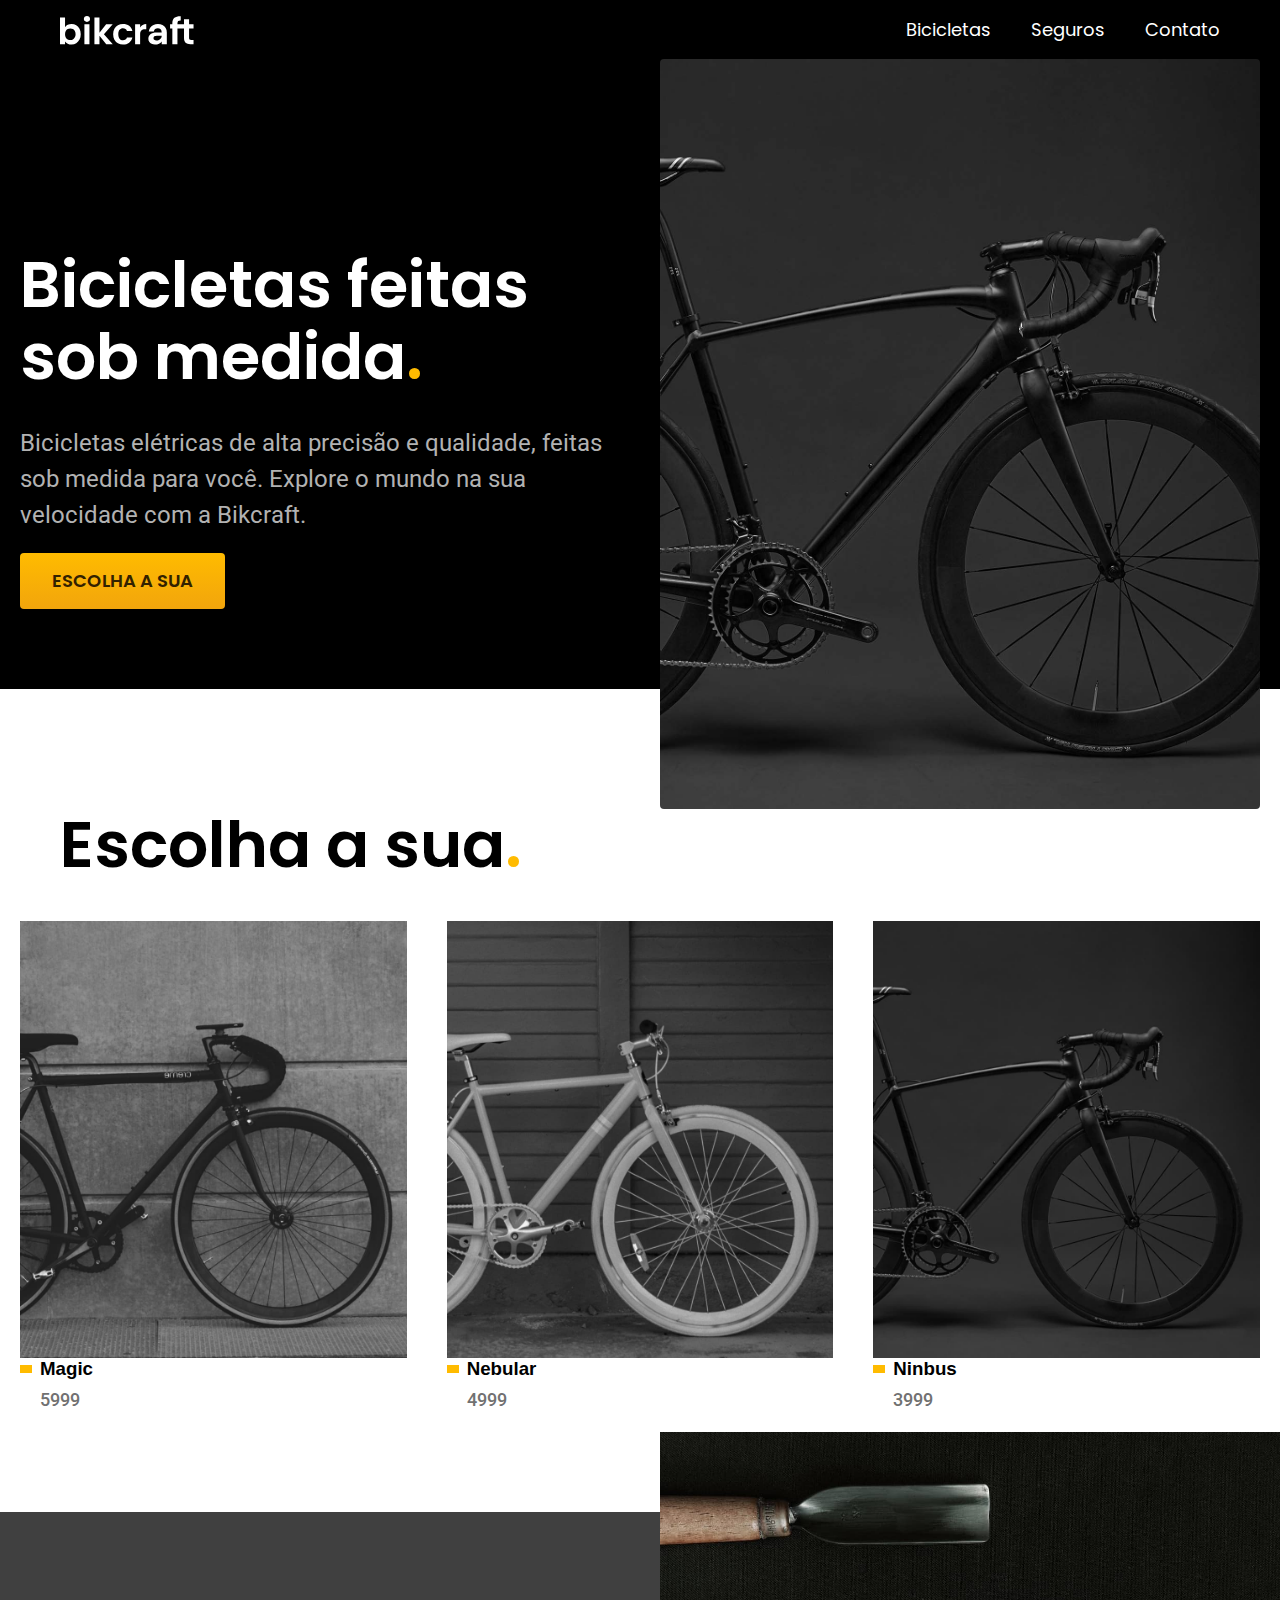
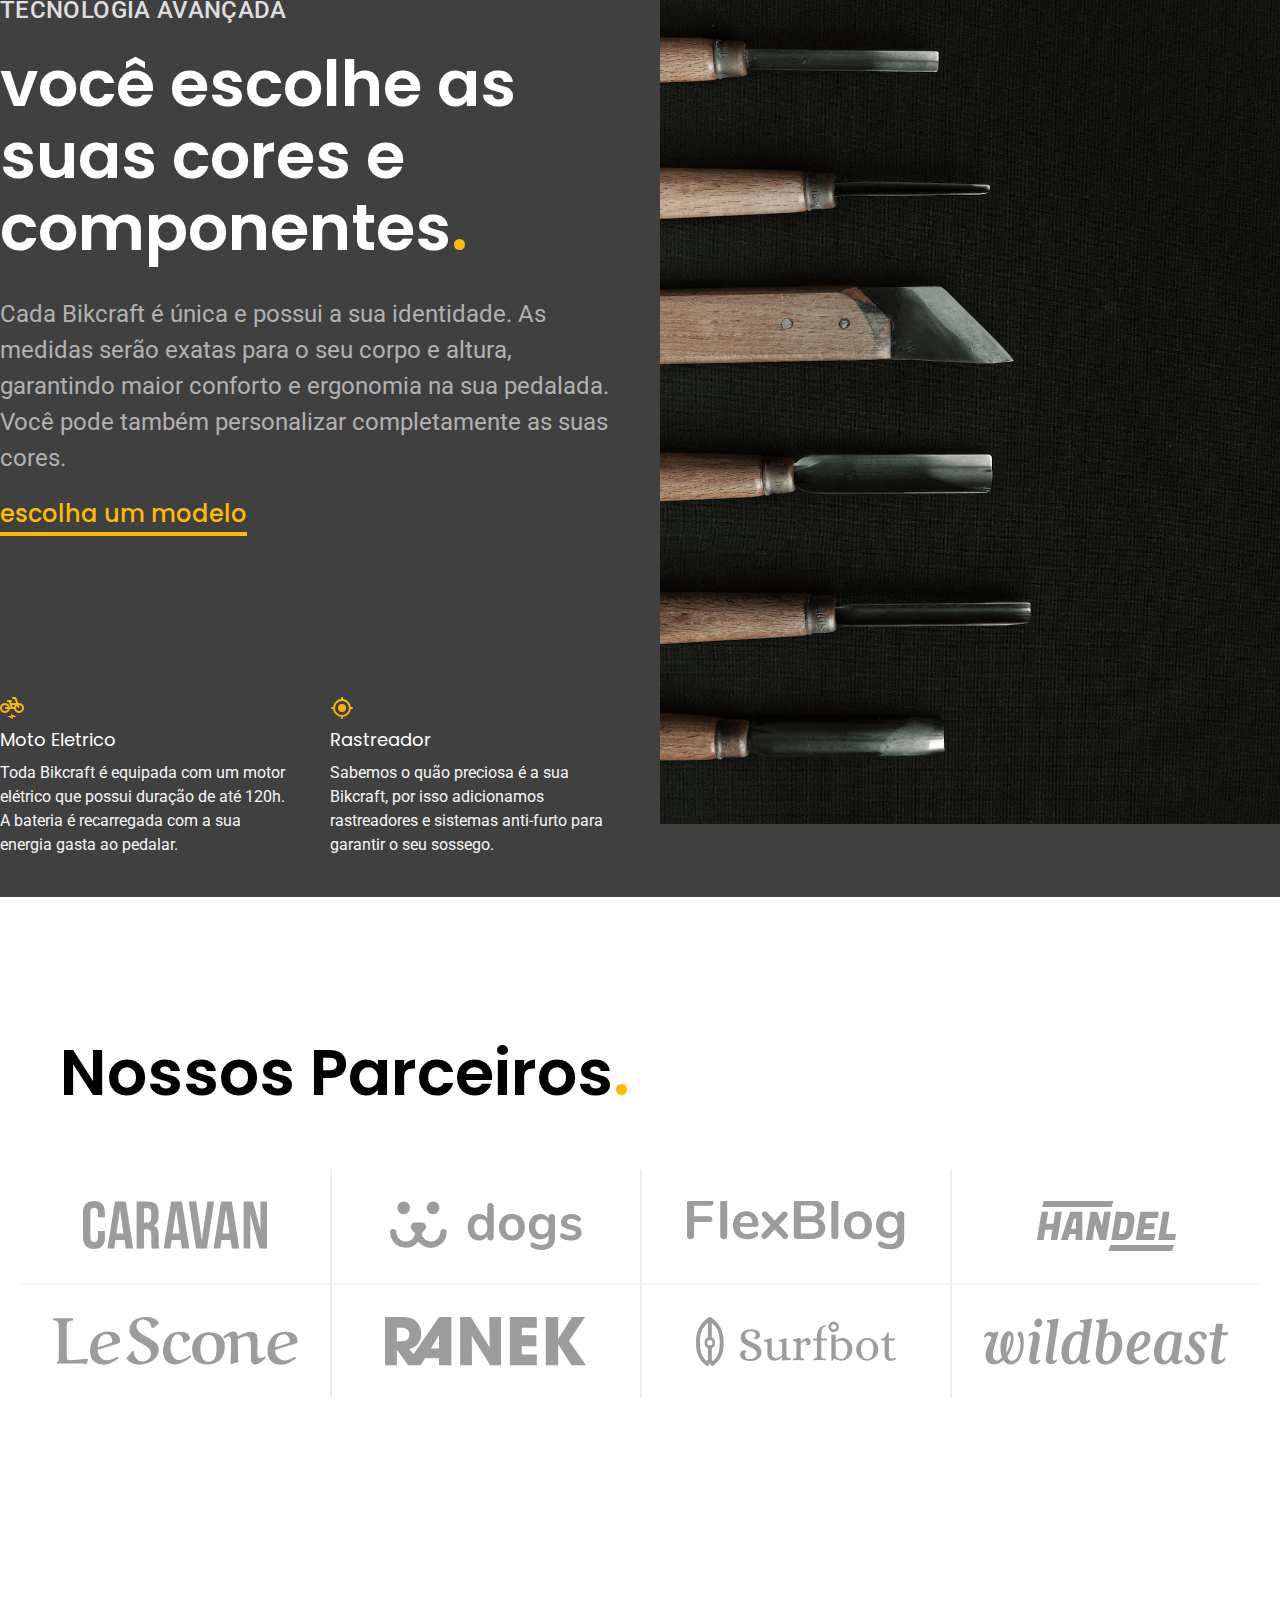
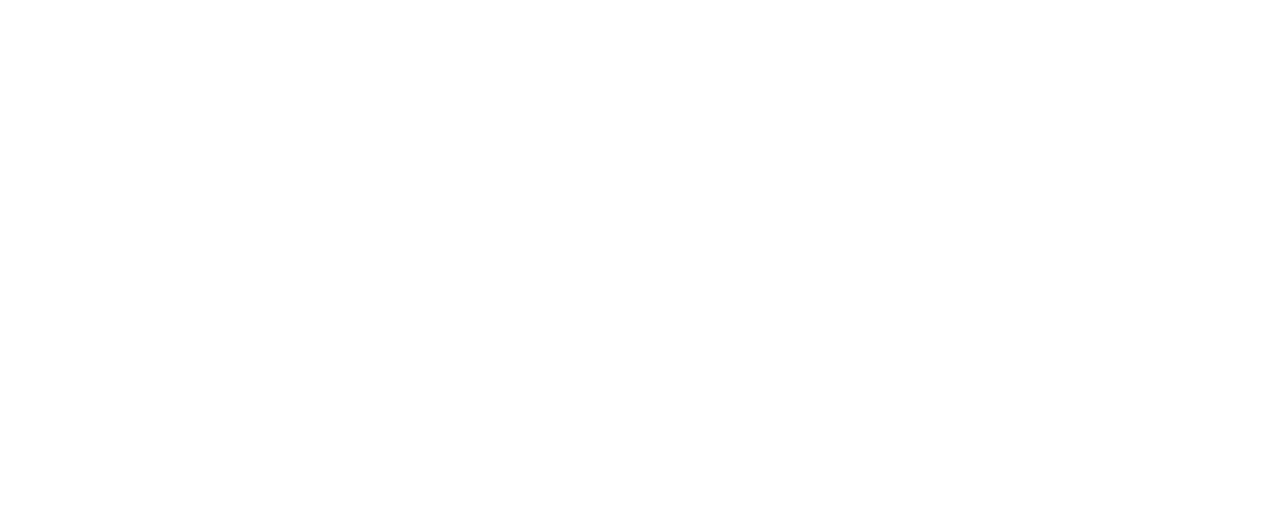
==== index.html @ f004a20a "terceira" ====
<!DOCTYPE html>
<html lang="en">
<head>
    <meta charset="UTF-8">
    <meta http-equiv="X-UA-Compatible" content="IE=edge">
    <meta name="viewport" content="width=device-width, initial-scale=1.0">
    <meta name="description" content="Bicicletas feitas sob medida.
    Bicicletas elétricas de alta precisão e qualidade, feitas sob medida para você. Explore o mundo na sua velocidade com a Bikcraft.">
    <link rel="stylesheet" href="style.css">
    <link rel="preconnect" href="https://fonts.googleapis.com">
    <link rel="preconnect" href="https://fonts.gstatic.com" crossorigin>
    <link href="https://fonts.googleapis.com/css2?family=Fira+Sans:ital,wght@0,700;1,400&family=Poppins:wght@400;600&family=Roboto:wght@400;500&display=swap" rel="stylesheet">
    <title>Bikcraft-bicicletas</title>
</head>
<body>
  <header class="header-bg">
    <div class="header container">
      <a href="./"> <img src="./img/bikcraft.svg" alt="bikcraft" srcset=""></a>
      <nav>
        <ul class="header-menu">
          <li><a href="./bicicleta.html">Bicicletas</a></li>
          <li><a href="./Seguro.html">Seguros</a></li>
          <li><a href="./Contato.html">Contato</a></li>
        </ul>
      </nav> 
    </div>
  </header>
  <main class="introducao-bg">
    <div class="introducao">
      <div class="intro-conteudo">
        <h1 class="font-1-xxl">Bicicletas feitas sob medida<span>.</span></h1>
        <p>Bicicletas elétricas de alta precisão e qualidade, feitas sob medida para você. Explore o mundo na sua velocidade com a Bikcraft.</p>
        <a  class="botao" href="./bicicletas.html">Escolha a sua</a>
      </div>   
      <div>
        <img src="./img/fotos/introducao.jpg" alt="bicicleta eletrica preta" srcset="">
      </div>
    </div>
  </main>
    <article>
      <h2 class="container font-1-xxl texto-bike">Escolha a sua<span class="cor-p1">.</span></h2>
      <ul class="bicicleta-lista">
       <a href="./"><li>
       <img src="./img/bicicletas/magic-home.jpg" alt="" srcset="">
       <h3 class="font-1-x1">Magic</h3>
       <span class="font-2-m cor-35">5999</span>
       </li></a>
       <a href="./"><li>
       <img src="./img/bicicletas/nebula-home.jpg" alt="" srcset="">
       <h3 class="font-1-x1">Nebular</h3>
       <span class="font-2-m cor-35">4999</span>
       </li></a>
       <a href="./"><li>
       <img src="./img/bicicletas/nimbus-home.jpg" alt="" srcset="">
       <h3 class="font-1-x1">Ninbus</h3>
       <span class="font-2-m cor-35">3999</span>
       </li></a>
      </ul>
    </article>
      <article class="tecnologia-bg">
        <div  class="tecnologia">
          <div class="tecnologia-conteudo">
            <span class="font-2-l-b cor-15">Tecnologia Avançada</span>
            <h2 class="font-1-xxl cor-0">você escolhe as suas cores e componentes<span class="cor-p1">.</span></h2>
            <P class="font-2-l cor-25">Cada Bikcraft é única e possui a sua identidade. As medidas serão exatas para o seu corpo e altura, garantindo maior conforto e ergonomia na sua pedalada. Você pode também personalizar completamente as suas cores.</P>
            <a class="link" href="./">escolha um modelo</a>
          </div>
          <div class="tec-vantagens">
            <div>
              <img src="./img/icones/eletrica.svg" alt="" srcset="">
              <h3 class="font-1-m cor-0">Moto Eletrico</h3>
              <p class="font-2-s cor-5">Toda Bikcraft é equipada com um motor elétrico que possui duração de até 120h. A bateria é recarregada com a sua energia gasta ao pedalar.</p>
            </div>
            <div>
              <img src="./img/icones/rastreador.svg" alt="" srcset="">
              <h3 class="font-1-m cor-0">Rastreador </h3>
              <p class="font-2-s cor-5">Sabemos o quão preciosa é a sua Bikcraft, por isso adicionamos rastreadores e sistemas anti-furto para garantir o seu sossego.</p>
            </div>
          </div>  
        </div>
        <div class="tecnologia-imagem">
          <img class="talhe" src="./img/fotos/tecnologia.jpg" alt="" srcset="">
        </div>
        </div>
      </article>
      <div class="parceiros" arial-label="nossos parceiros">
        <h2 class="container font-1-xxl">Nossos Parceiros<span class="cor-p1">.</span> </h2>
        <ul>
          <li><img src="./img/parceiros/caravan.svg" alt="" srcset=""></li>
          <li><img src="./img/parceiros/dogs.svg" alt="" srcset=""></li>
          <li><img src="./img/parceiros/flexblog.svg" alt="" srcset=""></li>
          <li><img src="./img/parceiros/handel.svg" alt="" srcset=""></li>
          <li><img src="./img/parceiros/lescone.svg" alt="" srcset=""></li>
          <li><img src="./img/parceiros/ranek.svg" alt="" srcset=""></li>
          <li><img src="./img/parceiros/surfbot.svg" alt="" srcset=""></li>
          <li><img src="./img/parceiros/wildbeast.svg" alt="" srcset=""></li>
        </ul>
      </div>
</body>
</html>
---- style.css ----
@import './global/globo.css';
@import './global/header.css';
@import './home/introduçao.css';
@import './utilitarios/componentes.css';
@import './bicicleta/bicicletas.css';
@import './home/tecnologia.css';
@import './home/parceiros.css';
/*         Home             */
@import '../home/introduçao.css';
/*           utilitario              */
@import './utilitarios/cor.css';
@import'./utilitarios/tipografia.css';
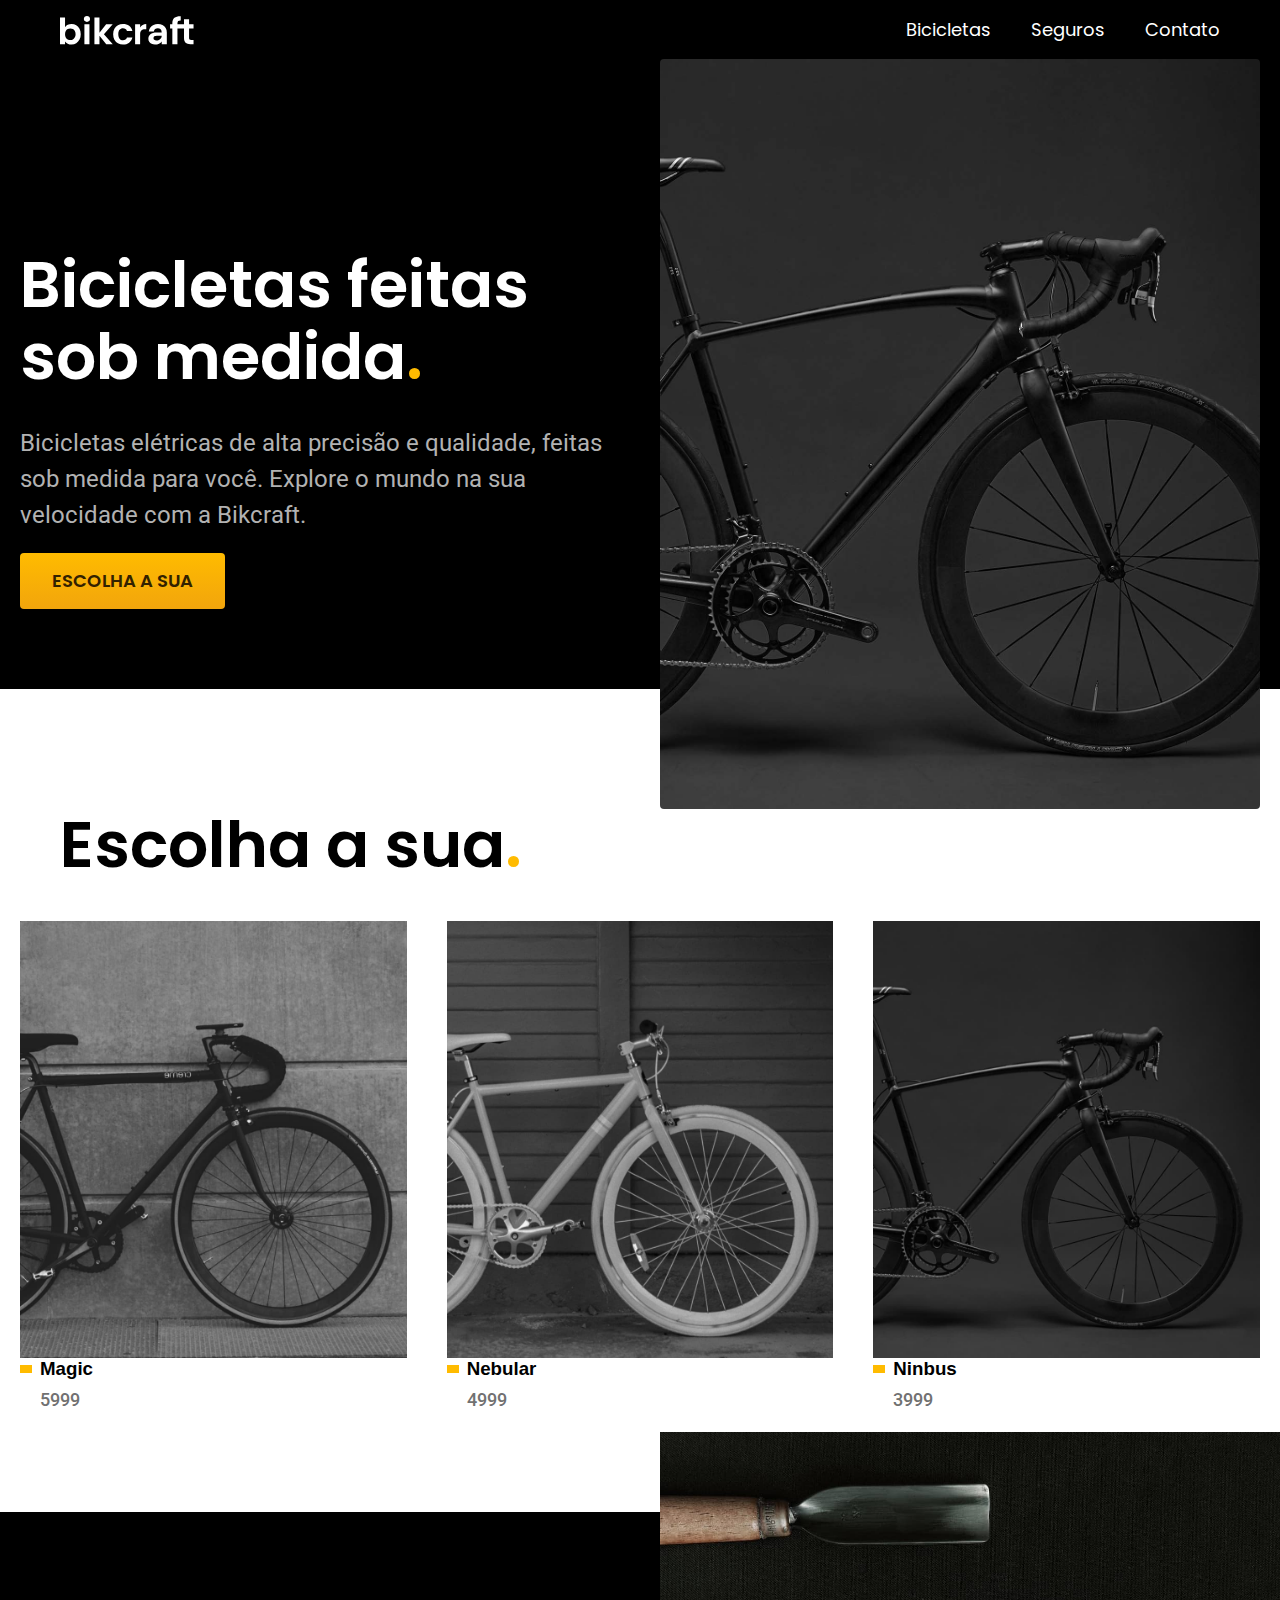
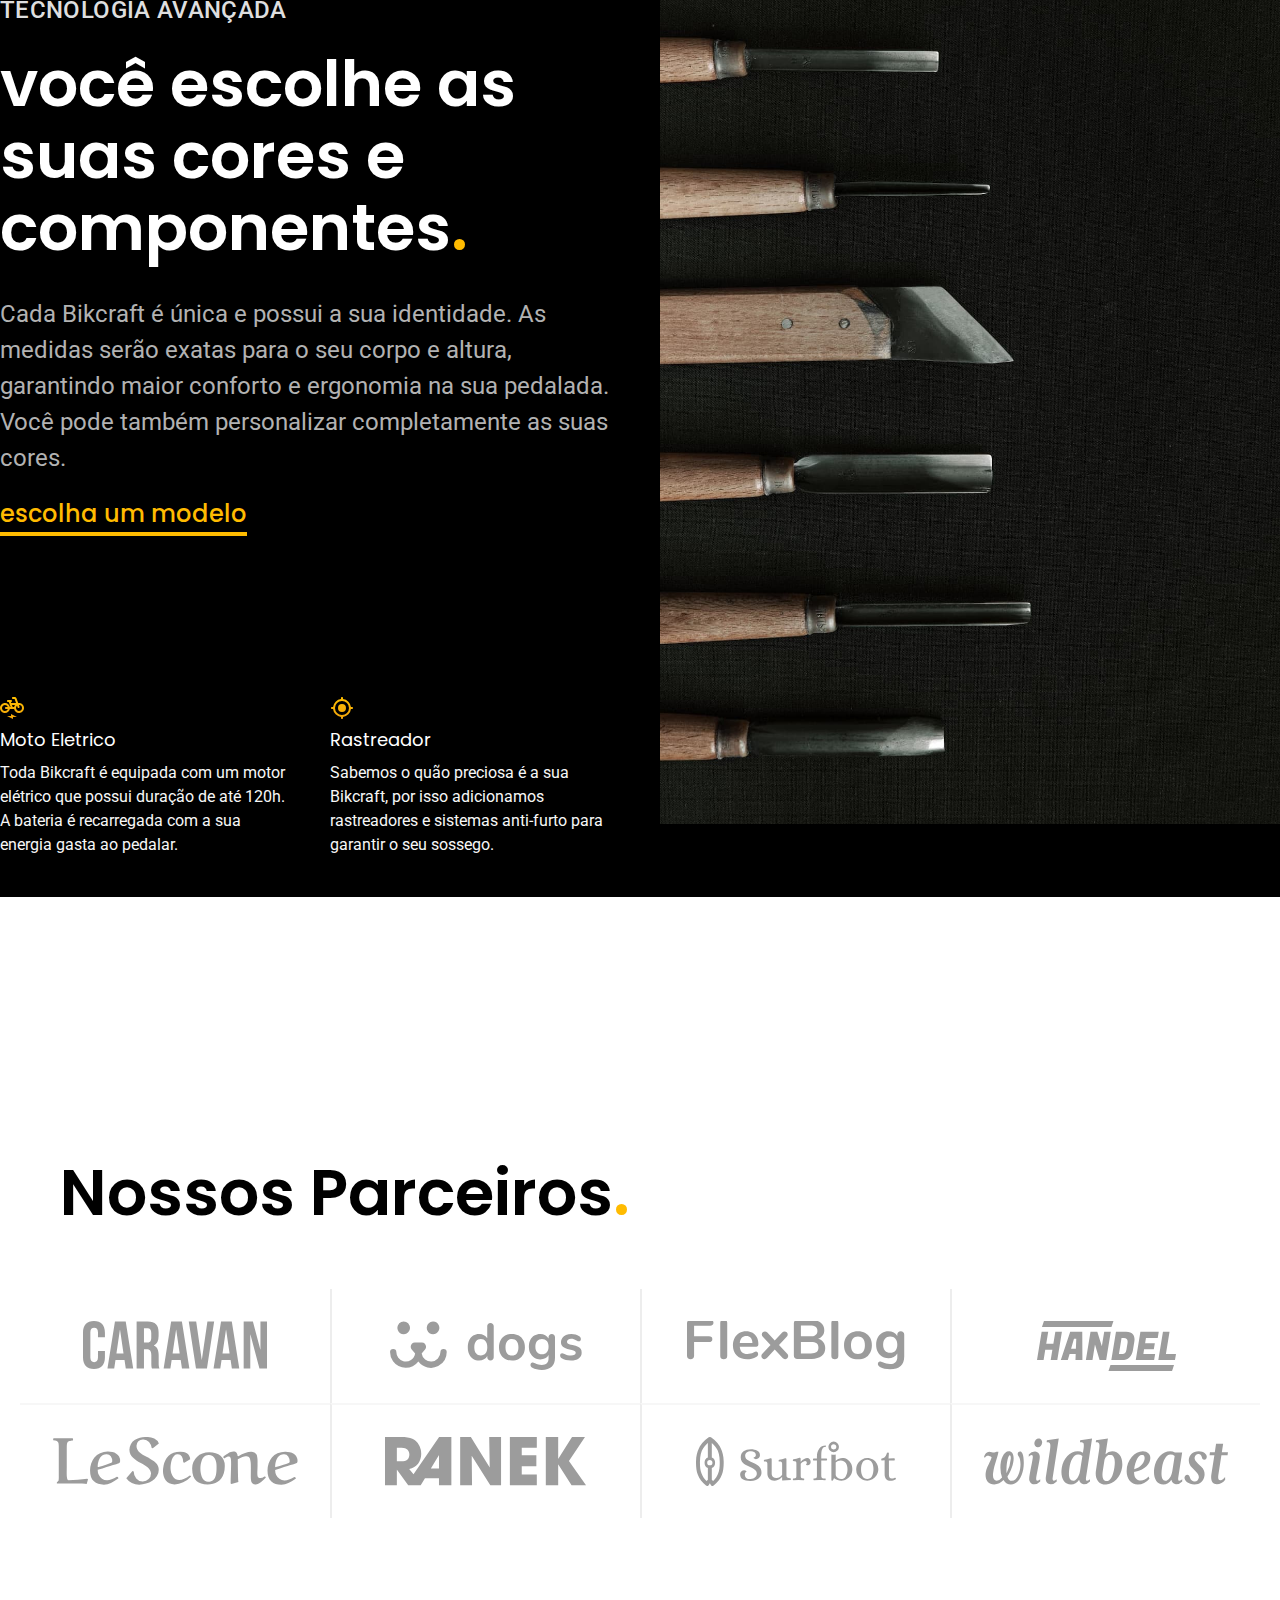
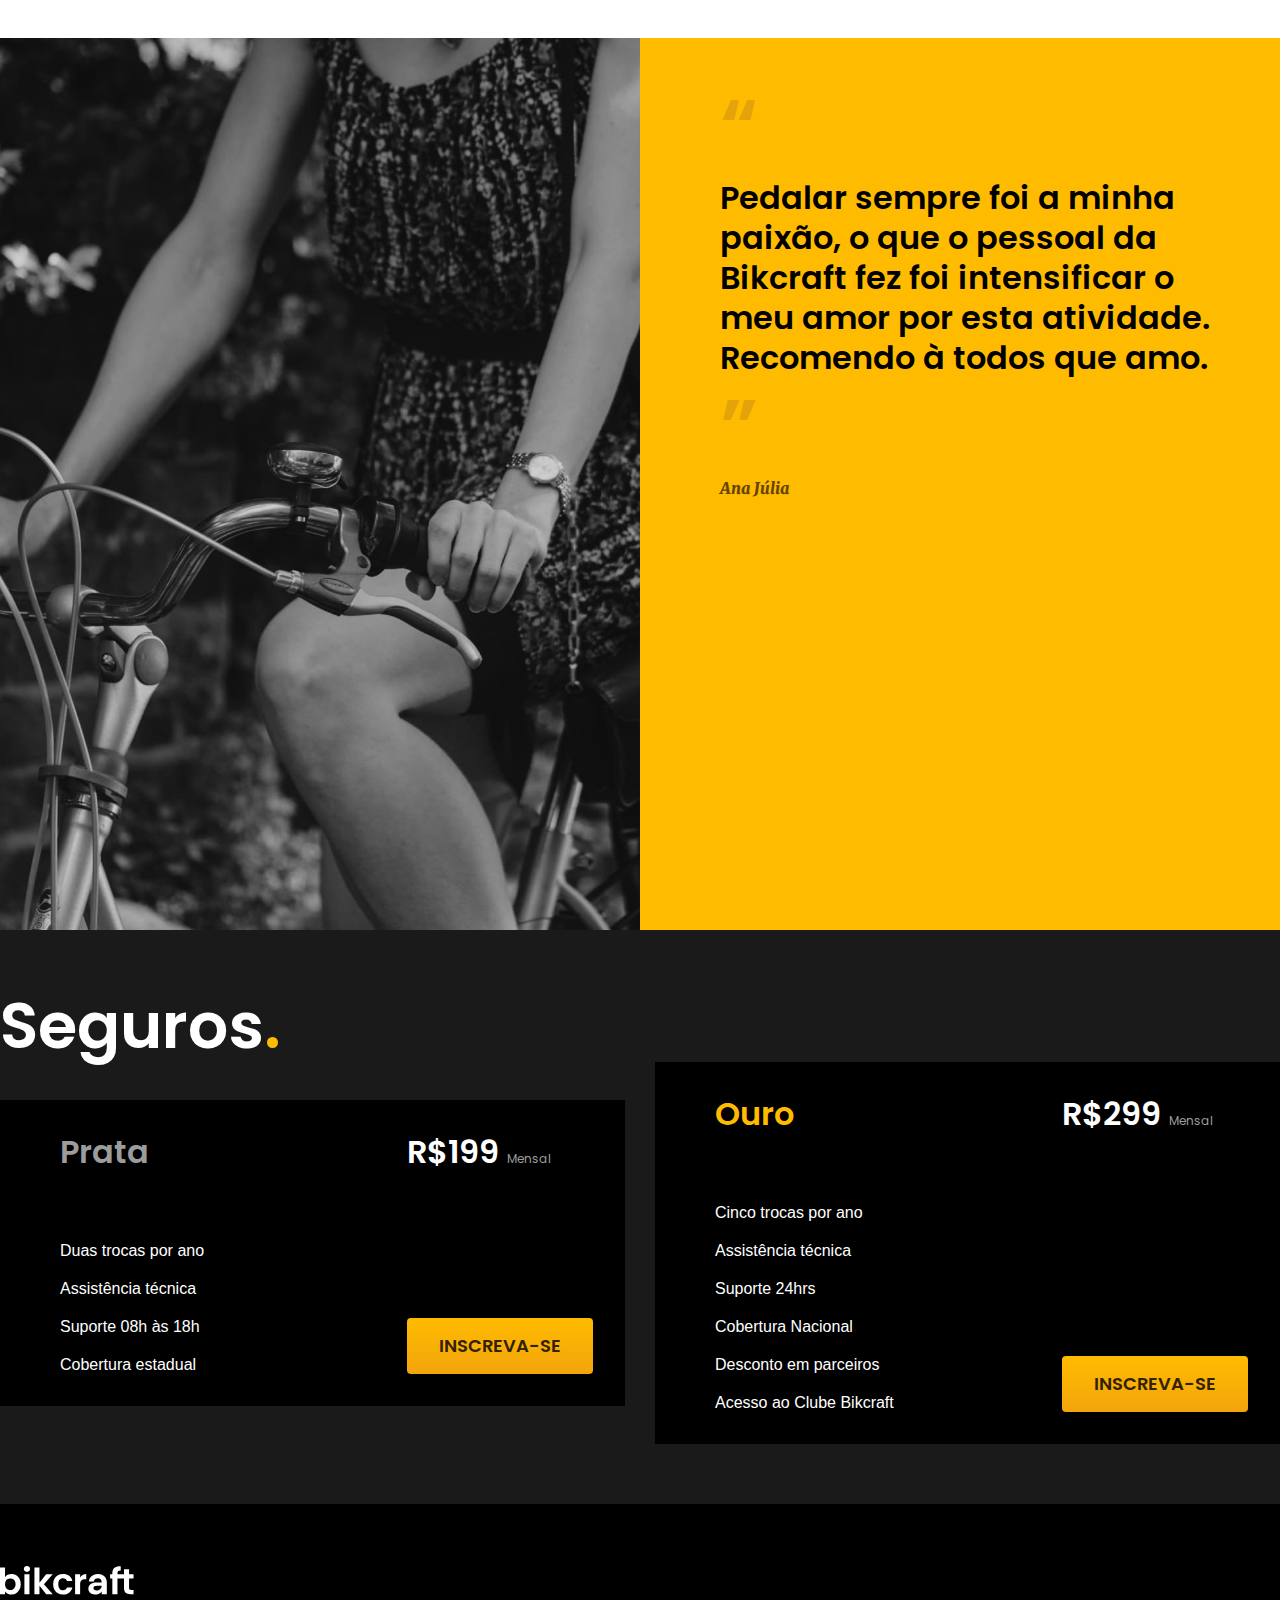
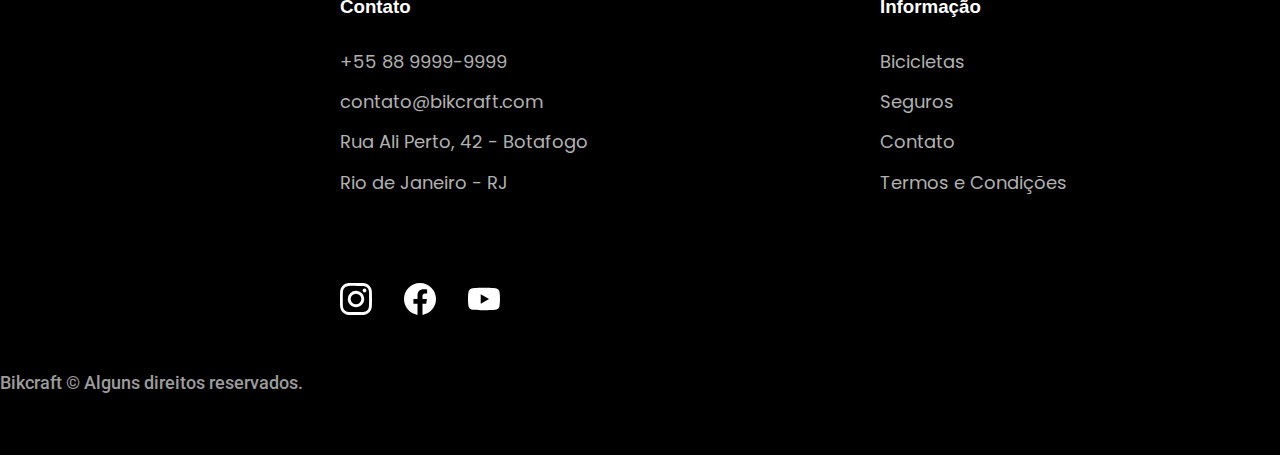
==== commit 06dd91f3: "add condiçoes" ====
--- a/index.html
+++ b/index.html
@@ -9,7 +9,7 @@
     <link rel="stylesheet" href="style.css">
     <link rel="preconnect" href="https://fonts.googleapis.com">
     <link rel="preconnect" href="https://fonts.gstatic.com" crossorigin>
-    <link href="https://fonts.googleapis.com/css2?family=Fira+Sans:ital,wght@0,700;1,400&family=Poppins:wght@400;600&family=Roboto:wght@400;500&display=swap" rel="stylesheet">
+    <link href="https://fonts.googleapis.com/css2?family=Fira+Sans:ital,wght@0,700;1,400&family=Merriweather:ital,wght@1,900&family=Poppins:wght@400;600&family=Roboto:wght@400;500&display=swap" rel="stylesheet">
     <title>Bikcraft-bicicletas</title>
 </head>
 <body>
@@ -96,5 +96,89 @@
           <li><img src="./img/parceiros/wildbeast.svg" alt="" srcset=""></li>
         </ul>
       </div>
+      <selection class="depoimento-bg">
+        <img src="./img/fotos/depoimento.jpg" alt="depoimento" srcset="">
+        <div class="depoimento-conteudo">
+          <blockquote class="font-1-xl p-5">  
+           <p>Pedalar sempre foi a minha paixão, o que o pessoal da Bikcraft fez foi intensificar o meu amor por esta atividade. Recomendo à todos que amo.</p>     
+          </blockquote> 
+          <span class="font-2-m-b cor-p4">Ana Júlia</span>
+        </div>
+      </selection>
+    
+        <article class="seguro-bg">
+
+           <h2 class="font-1-xxl cor-0">Seguros<span class="cor-p1">.</span></h2>
+          
+          <div class="seguro-container">
+          
+            <div class="seguro-item">
+              <h3 class="font-1-xl cor-30">Prata</h3>
+              <span class="font-1-xl cor-0">R$199 <span class="font-1-xs cor-30">Mensal</span></span>
+              <ul class="cor-0" >
+                <li>Duas trocas por ano
+                </li>
+                <li>Assistência técnica</li>
+                <li>Suporte 08h às 18h</li>
+                <li>Cobertura estadual</li>
+              </ul>
+              <a class="botao"href="./">Inscreva-se</a>
+            </div> 
+          
+            <div class="seguro-item">
+              <h3 class="font-1-xl cor-p1">Ouro</h3>
+              <span class="font-1-xl cor-0">R$299 <span class="font-1-xs cor-30">Mensal</span></span>
+              <ul class="cor-0">
+                <li>Cinco trocas por ano
+                </li>
+                <li>Assistência técnica</li>
+                <li>Suporte 24hrs</li>
+                <li>Cobertura Nacional</li>
+                <li>Desconto em parceiros</li>
+                <li>Acesso ao Clube Bikcraft</li>
+              </ul>
+              <a class="botao" href="./">Inscreva-se</a>
+            </div>
+          </div> 
+        </article>  
+
+        <footer class="footer-bg">
+          <div>
+           <img  class="footer-logo" src="./img/bikcraft.svg" alt="" srcset="">
+          </div> 
+          
+          <div class="footer-conteudo">
+            <div class="footer-contato">  
+                <h3 class="font-2-1-b cor-0" >Contato</h3>
+                <ul class="font-1-m cor-25">
+                 <li><a href="tel:88 9999-9999">+55 88 9999-9999</a></li>
+                 <li><a href="mailton:contato@bikcraft.com">contato@bikcraft.com</a></li>
+                 <li>Rua Ali Perto, 42 - Botafogo</li>
+                 <li>Rio de Janeiro - RJ</li>
+                </ul>
+            </div>  
+
+              <ul  class="footer-redes" >
+               <li><a href="./"><img src="./img/redes/instagram.svg" alt=""></a>
+              </li>
+               <li><a href="./"><img src="./img/redes/facebook.svg" alt=""></a></li>
+               <li><a href="./"><img src="./img/redes/youtube.svg" alt=""></a></li>
+              </ul> 
+           
+            <nav class="footer-inf">
+             <h3 class="font-2-1-b cor-0">Informação</h3>
+              <ul class="footer-menu font-1-m cor-25">
+               <li><a href="./bicicleta.html">Bicicletas</a></li>
+               <li><a href="./Seguro.html">Seguros</a></li>
+               <li><a href="./Contato.html">Contato</a></li>
+               <li><a href="">Termos e Condições</a></li>
+              </ul>
+            </nav> 
+  
+          </div>
+          <p class="footer-copy font-2-m cor-30">Bikcraft © Alguns direitos reservados.</p>
+
+        </footer>
+     
 </body>
 </html>--- a/style.css
+++ b/style.css
@@ -1,12 +1,16 @@
 @import './global/globo.css';
 @import './global/header.css';
 @import './home/introduçao.css';
-@import './utilitarios/componentes.css';
 @import './bicicleta/bicicletas.css';
 @import './home/tecnologia.css';
 @import './home/parceiros.css';
+@import'./utilitarios/tipografia.css';
+@import './utilitarios/cor.css';
+@import './home/depoimento.css';
+@import './home/seguros.css';
+@import './global/footer.css';
+@import './termos/condições.css';
 /*         Home             */
 @import '../home/introduçao.css';
 /*           utilitario              */
-@import './utilitarios/cor.css';
-@import'./utilitarios/tipografia.css';
+@import './utilitarios/componentes.css';
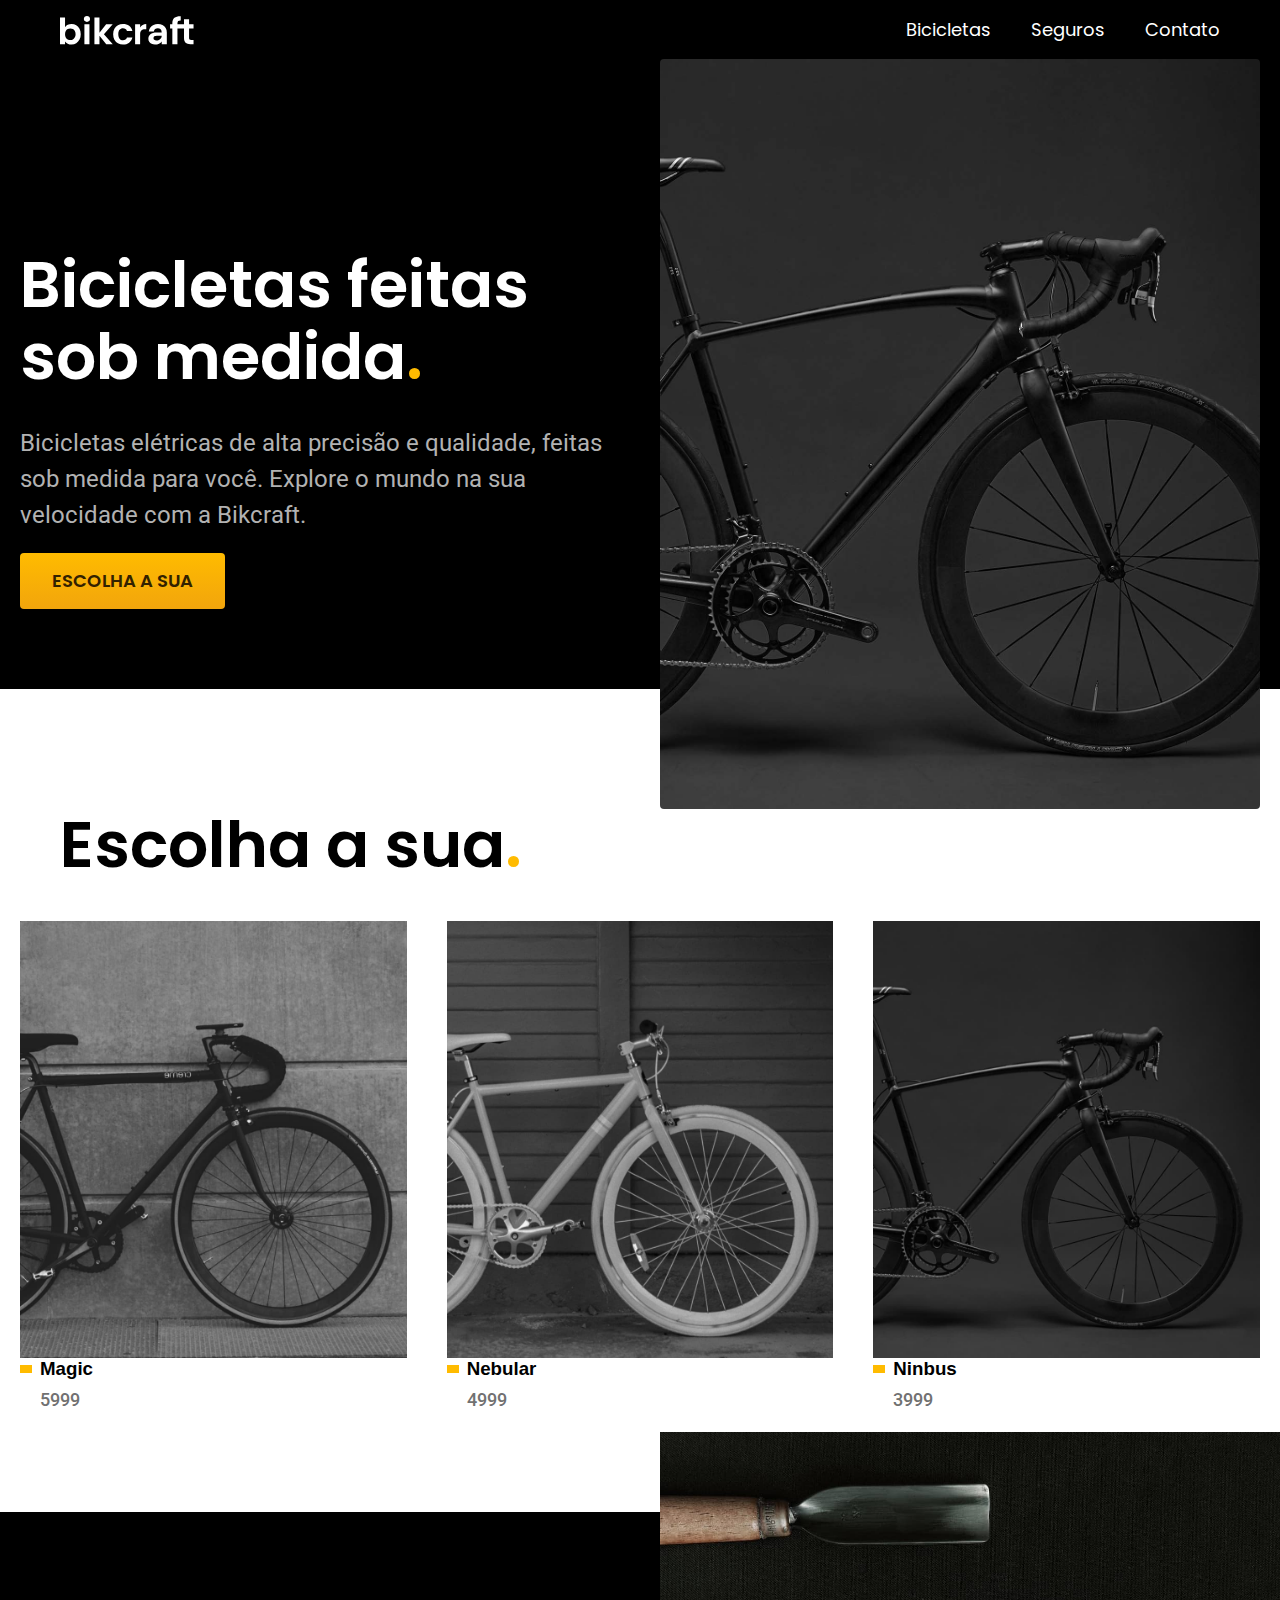
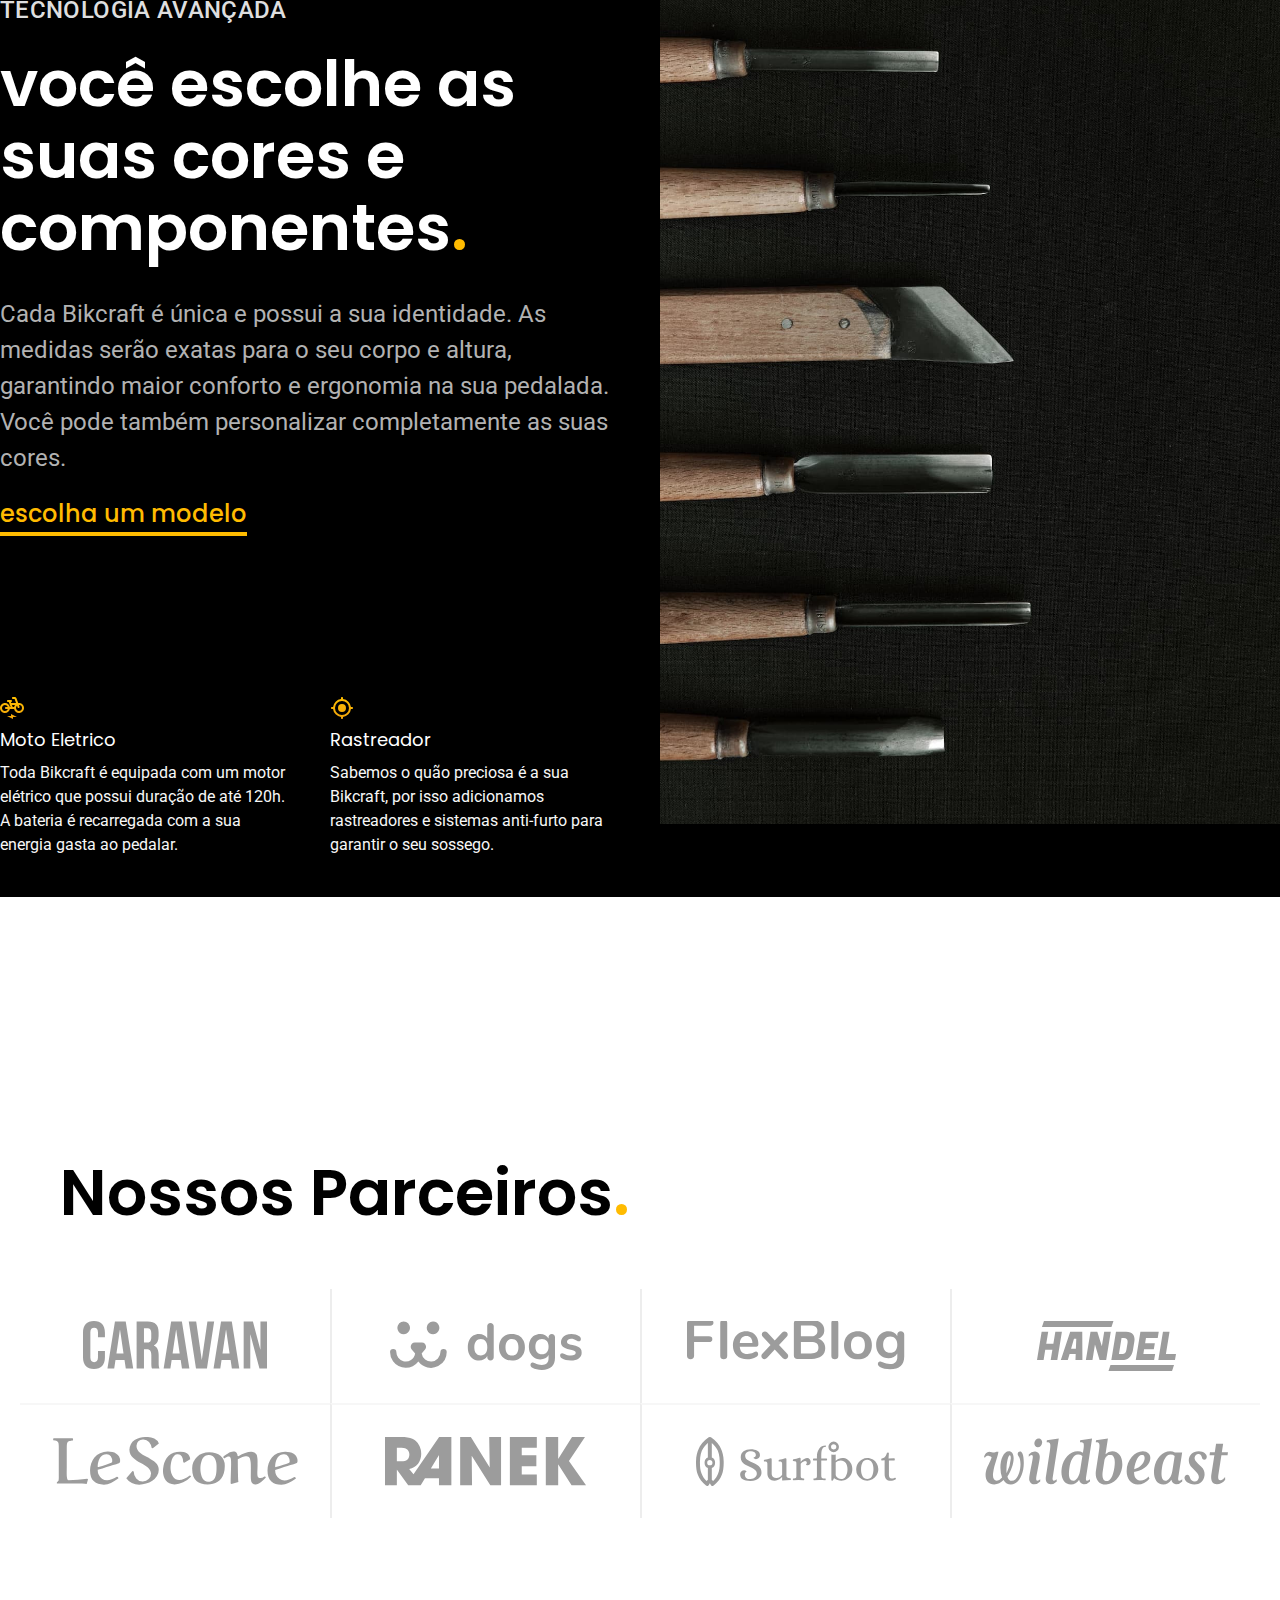
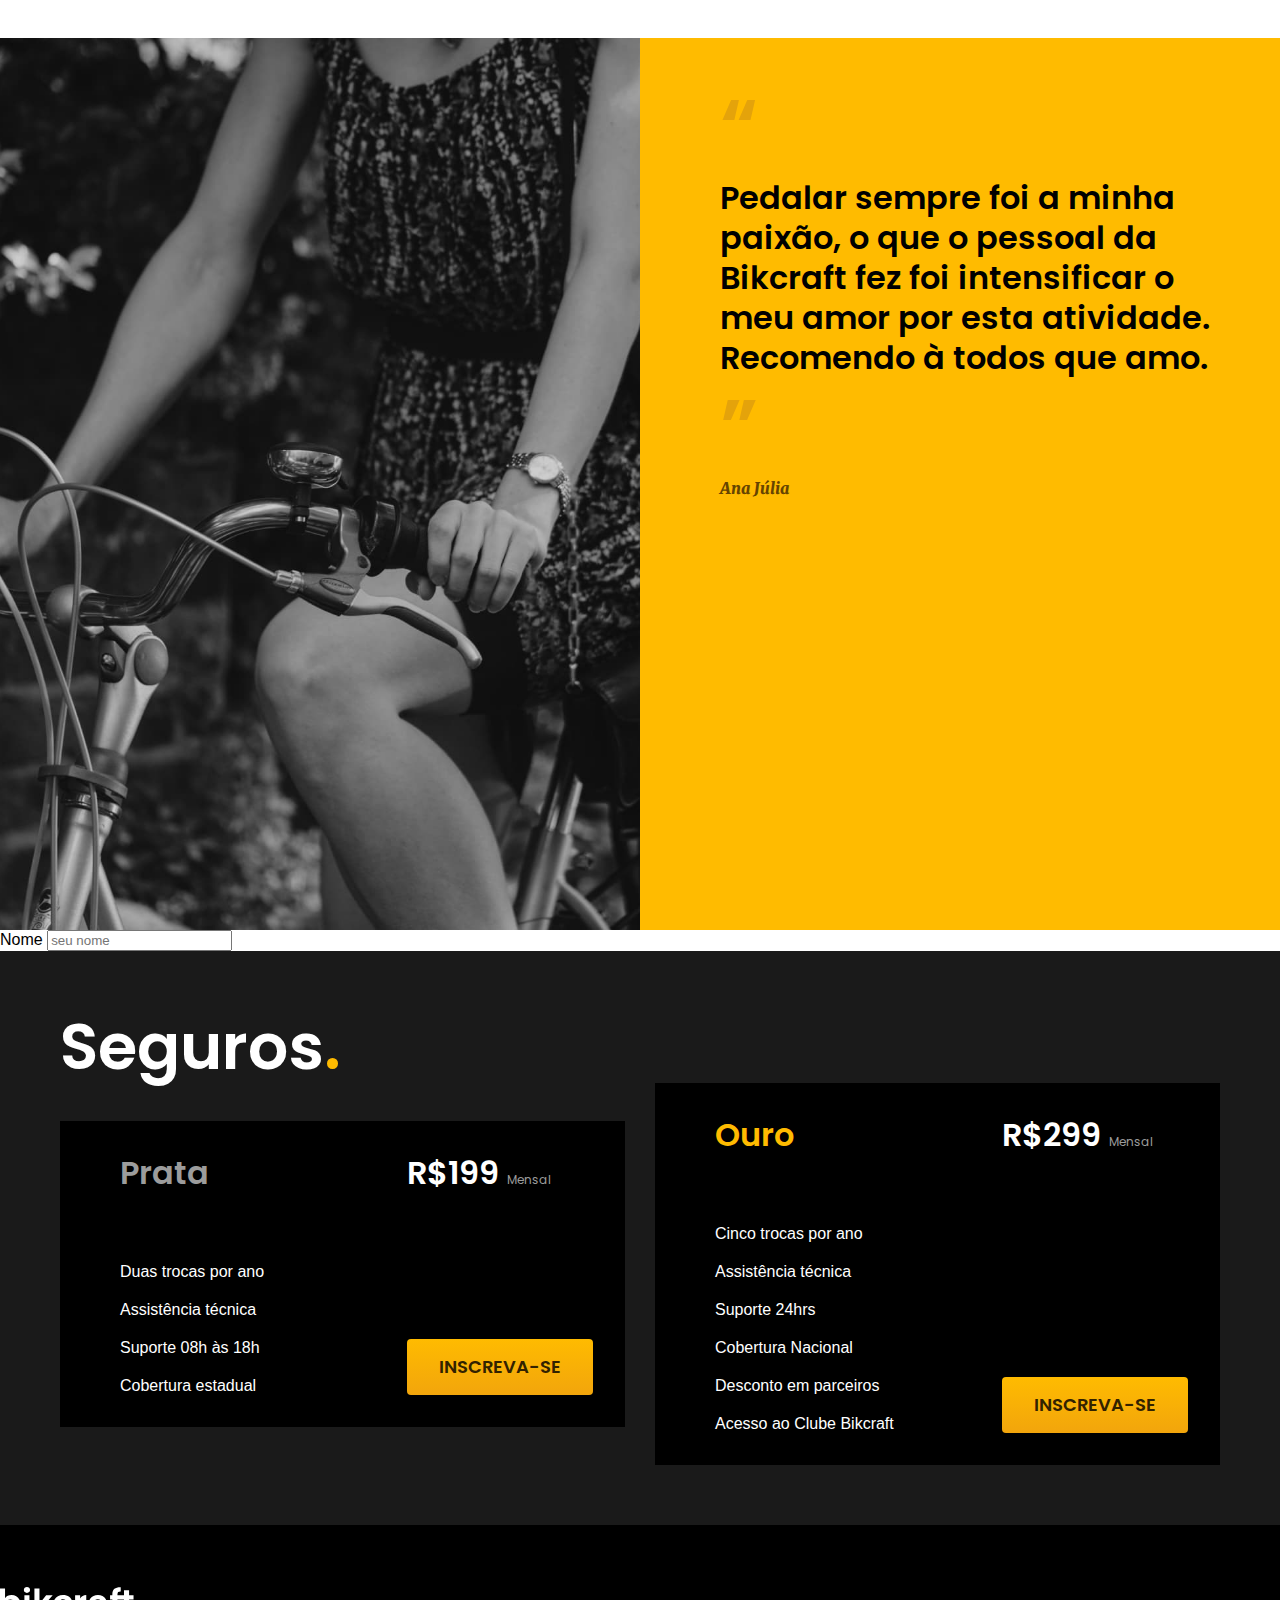
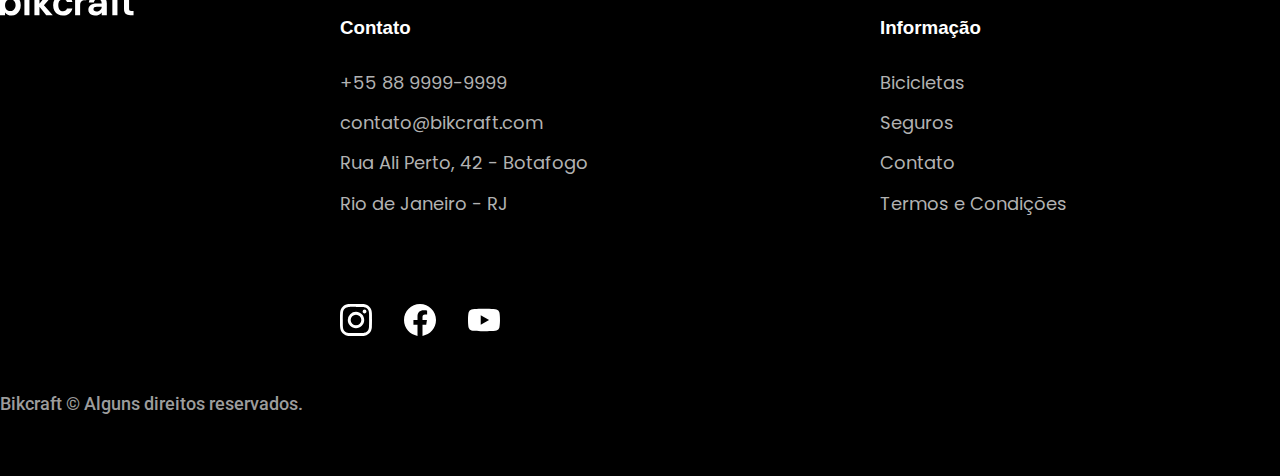
==== commit 7e000af0: "contatos" ====
--- a/index.html
+++ b/index.html
@@ -18,8 +18,8 @@
       <a href="./"> <img src="./img/bikcraft.svg" alt="bikcraft" srcset=""></a>
       <nav>
         <ul class="header-menu">
-          <li><a href="./bicicleta.html">Bicicletas</a></li>
-          <li><a href="./Seguro.html">Seguros</a></li>
+          <li><a href="./compra-bicicleta.html">Bicicletas</a></li>
+          <li><a href="./seguros.html">Seguros</a></li>
           <li><a href="./Contato.html">Contato</a></li>
         </ul>
       </nav> 
@@ -105,6 +105,17 @@
           <span class="font-2-m-b cor-p4">Ana Júlia</span>
         </div>
       </selection>
+      <section class="contatos-dados"   aria-label="Endereço">
+      </section>
+      <selection class="contato-formulario"
+      aria-label="Formulario">
+        <form class="form" action="./contato.html">
+         <label for="nome">Nome</label>
+         <input type="text" id="nome" name="nome" placeholder="seu nome">
+        </form>
+      
+
+      </section>
     
         <article class="seguro-bg">
 
@@ -168,8 +179,8 @@
             <nav class="footer-inf">
              <h3 class="font-2-1-b cor-0">Informação</h3>
               <ul class="footer-menu font-1-m cor-25">
-               <li><a href="./bicicleta.html">Bicicletas</a></li>
-               <li><a href="./Seguro.html">Seguros</a></li>
+               <li><a href="./compra-bicicleta.html">Bicicletas</a></li>
+               <li><a href="./seguro.html">Seguros</a></li>
                <li><a href="./Contato.html">Contato</a></li>
                <li><a href="">Termos e Condições</a></li>
               </ul>
--- a/style.css
+++ b/style.css
@@ -1,7 +1,7 @@
 @import './global/globo.css';
 @import './global/header.css';
 @import './home/introduçao.css';
-@import './bicicleta/bicicletas.css';
+@import './bicicleta-do-css/bicicletasdocss.css';
 @import './home/tecnologia.css';
 @import './home/parceiros.css';
 @import'./utilitarios/tipografia.css';
@@ -10,6 +10,16 @@
 @import './home/seguros.css';
 @import './global/footer.css';
 @import './termos/condições.css';
+@import './bicicleta-do-css/compra-bicicleta.css';
+@import './seguros/seguros.css';
+@import './seguros/perguntas.css';
+@import './seguros/vantanges.css';
+@import './bicicletas/bicicletas.css';
+@import './bicicletas/seguros-bike.css';
+@import './contato/contato.css';
+@import './contato/loja.css';
+
+
 /*         Home             */
 @import '../home/introduçao.css';
 /*           utilitario              */
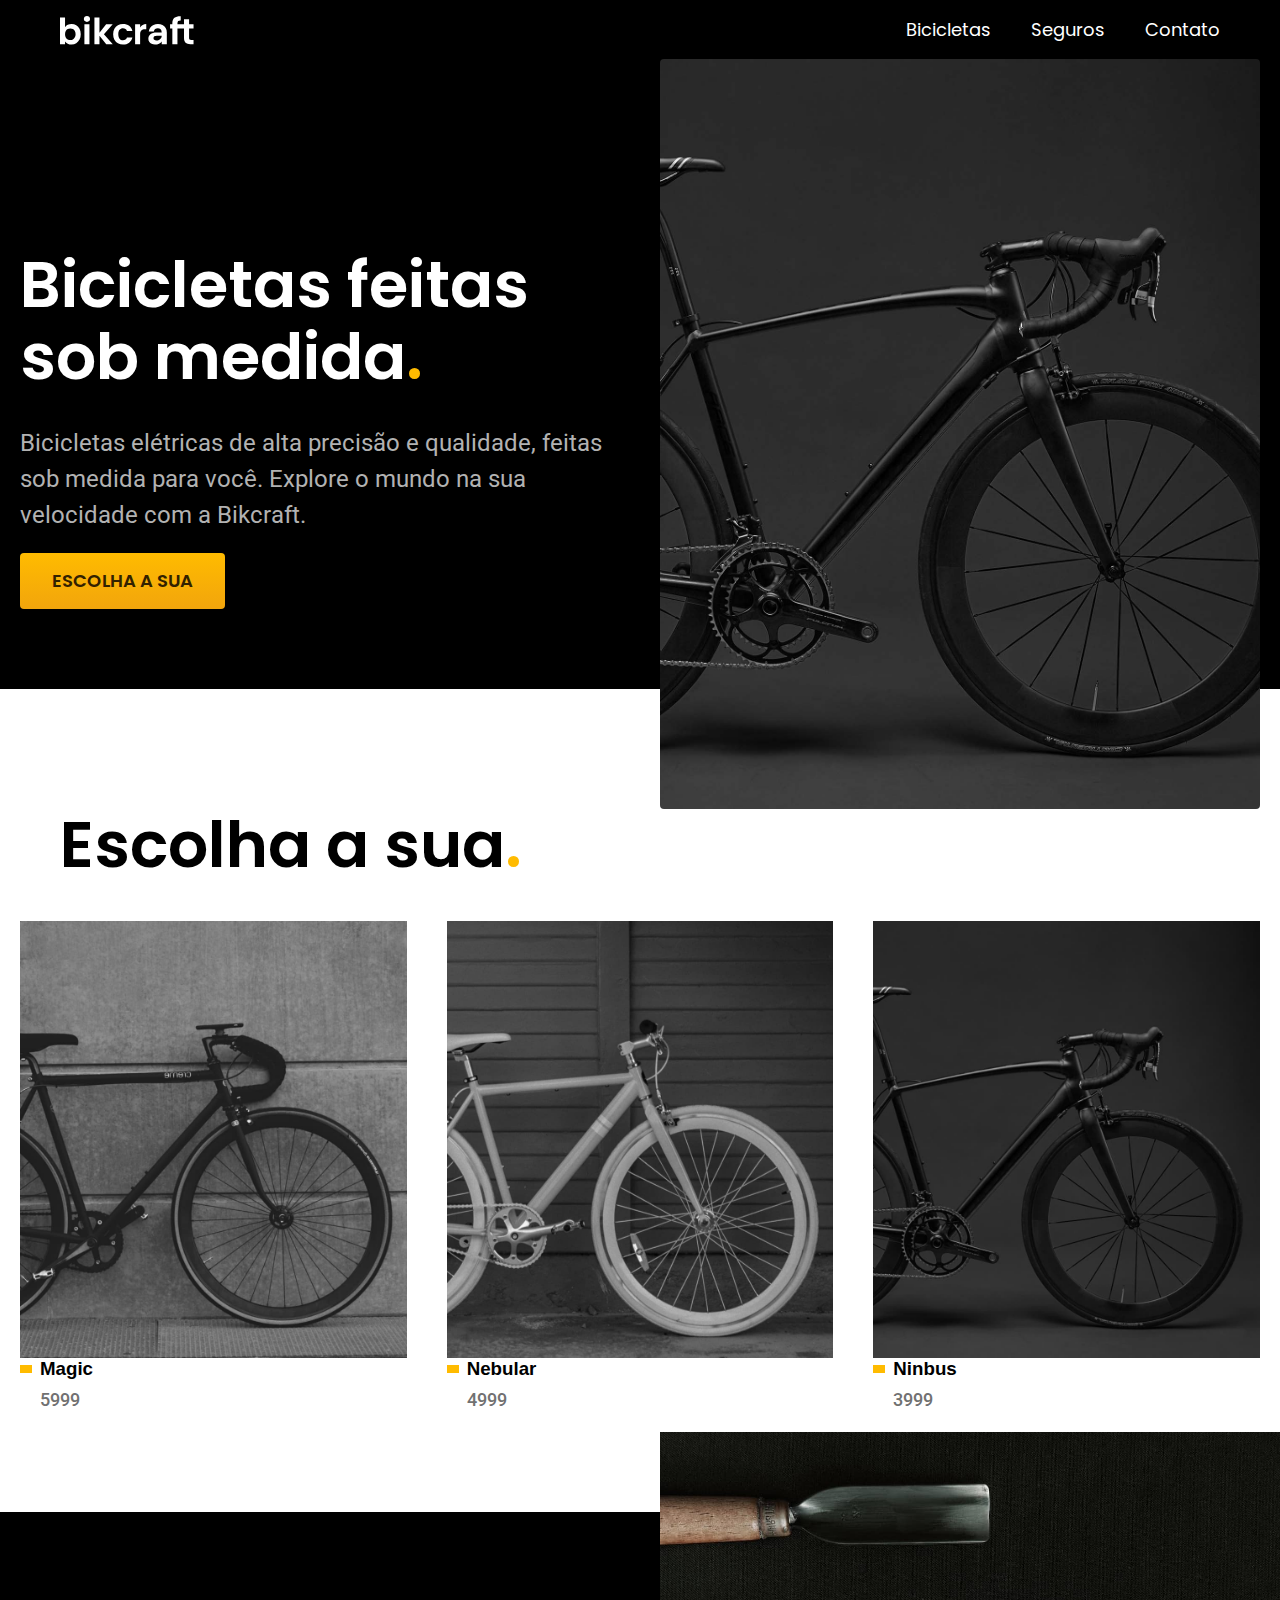
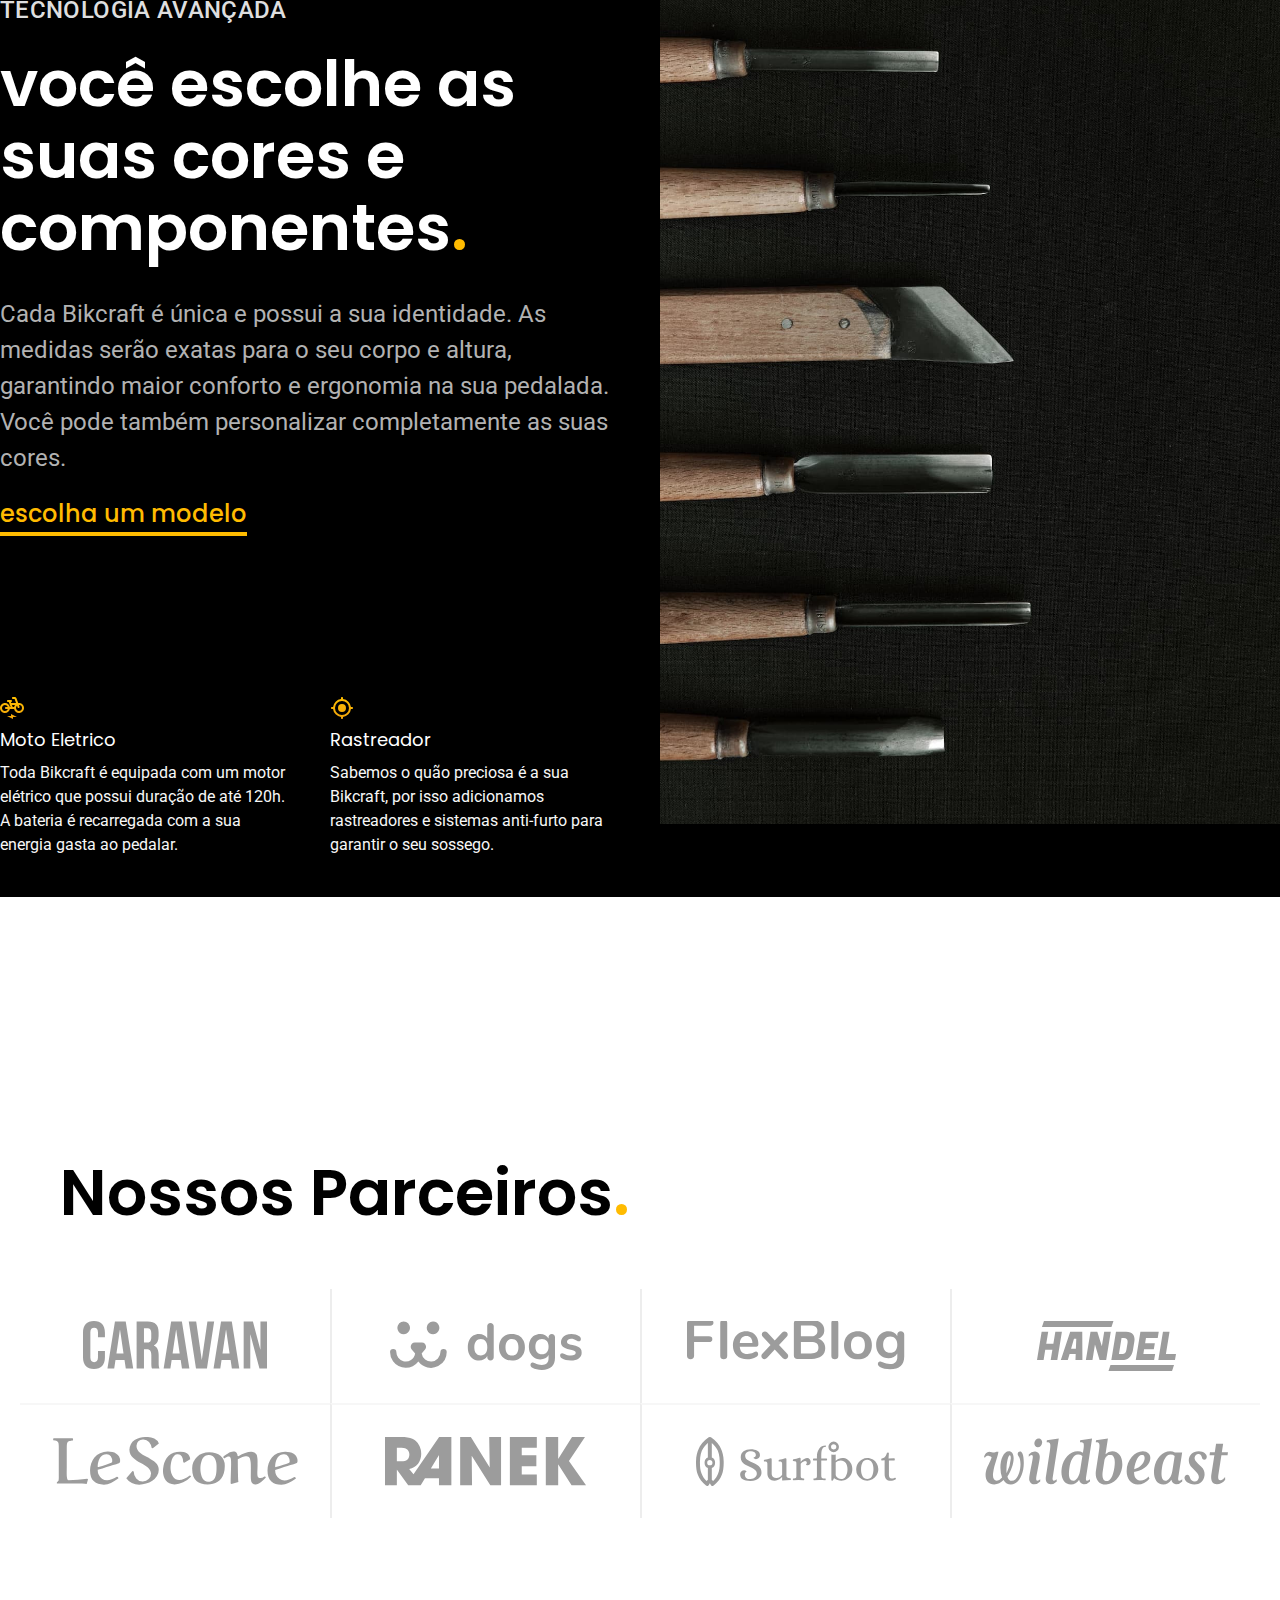
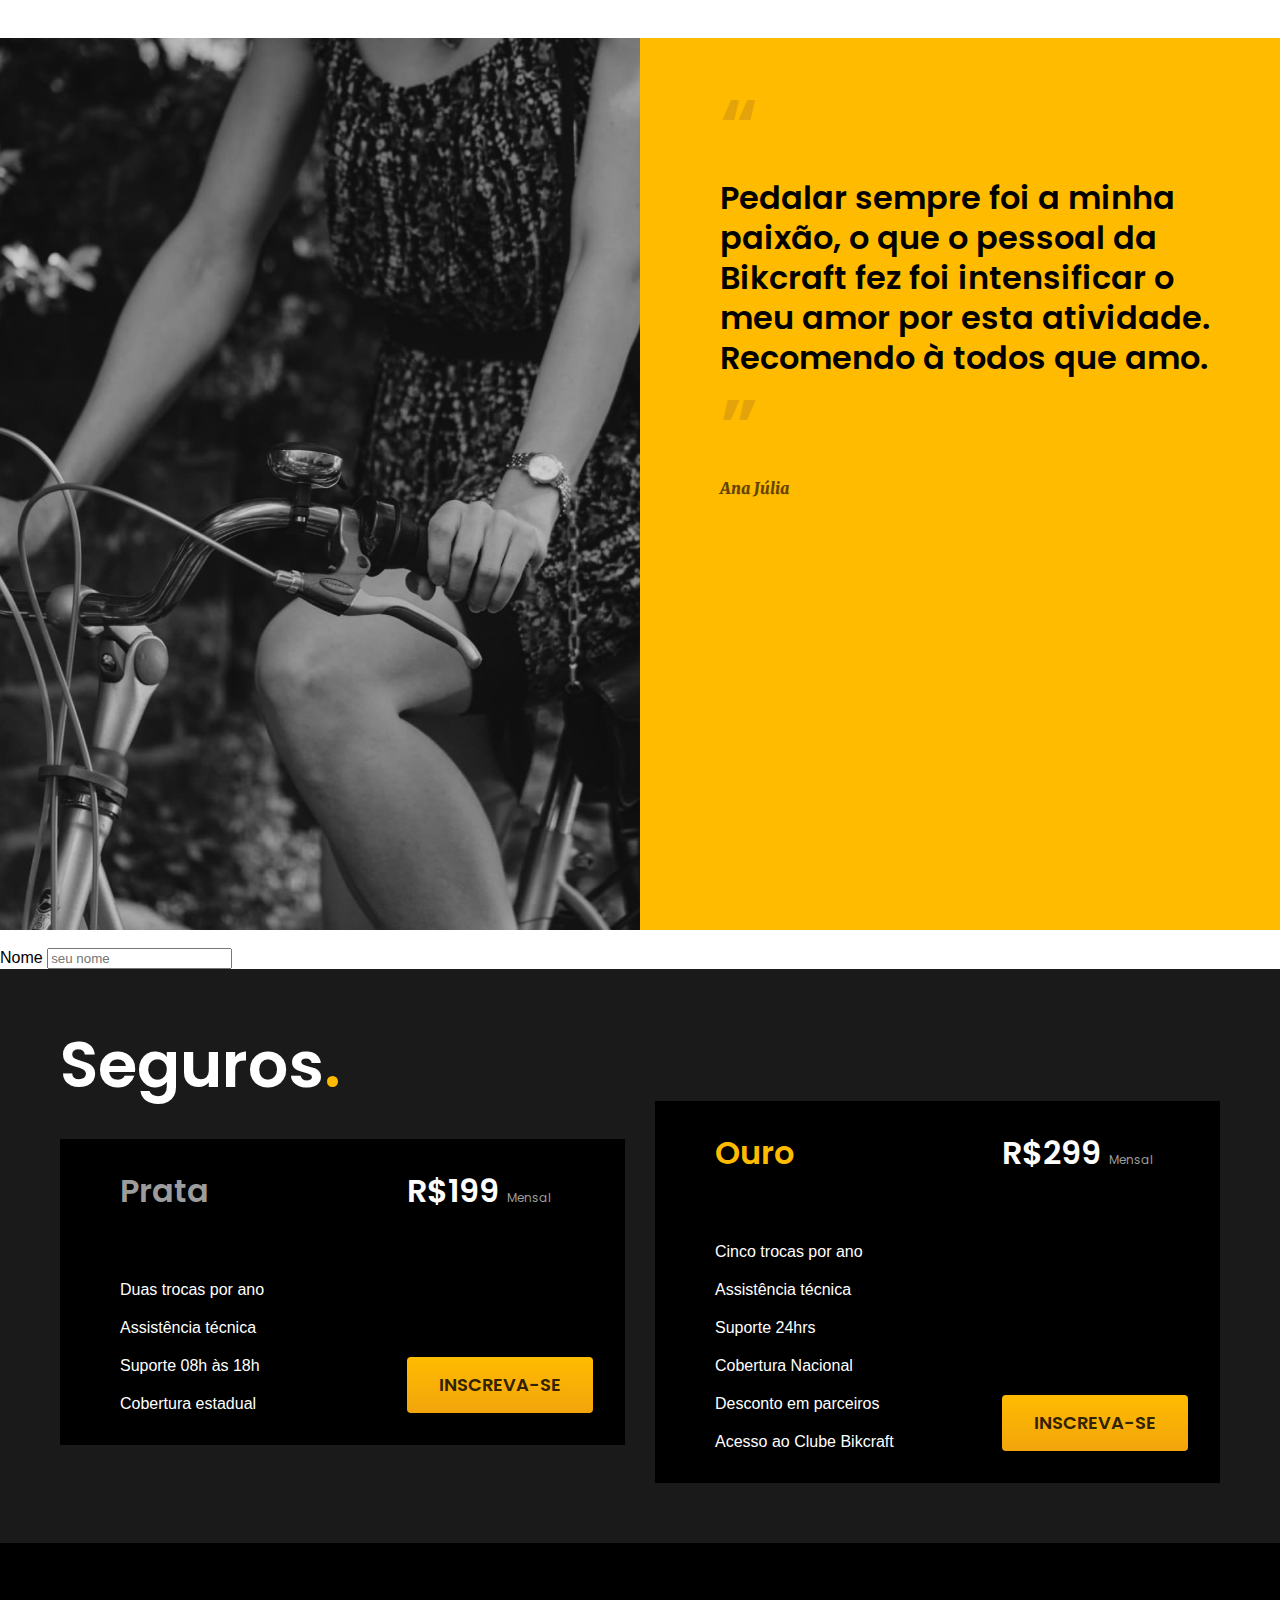
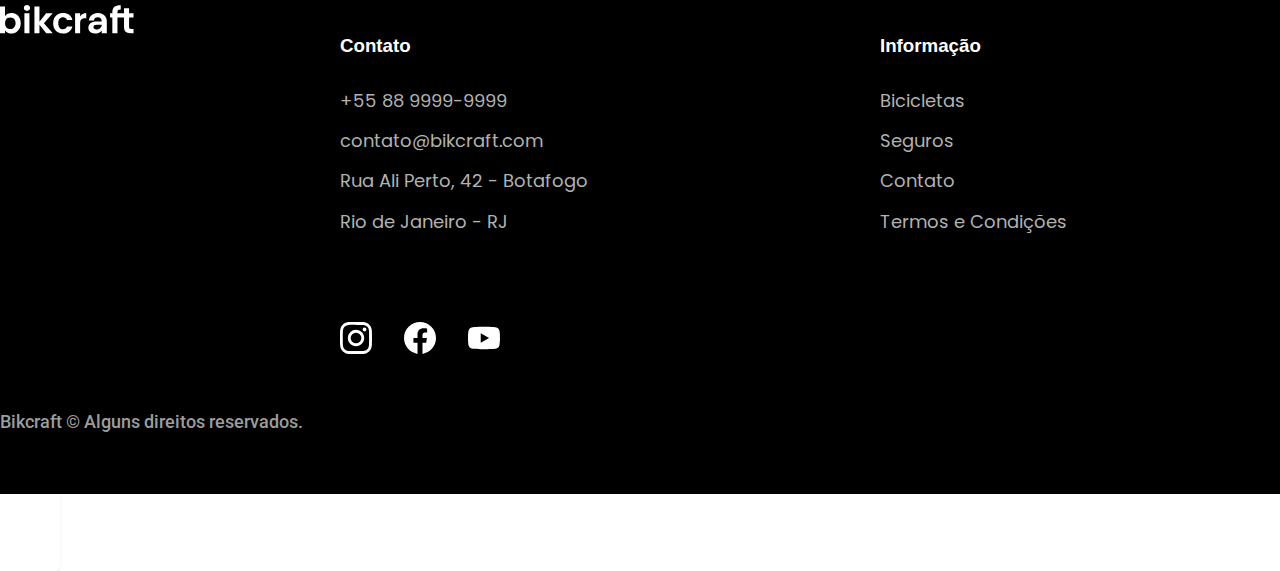
==== commit 4ba26dcc: "contato finalizaçao" ====
--- a/index.html
+++ b/index.html
@@ -20,7 +20,7 @@
         <ul class="header-menu">
           <li><a href="./compra-bicicleta.html">Bicicletas</a></li>
           <li><a href="./seguros.html">Seguros</a></li>
-          <li><a href="./Contato.html">Contato</a></li>
+          <li><a href="./contato.html">Contato</a></li>
         </ul>
       </nav> 
     </div>
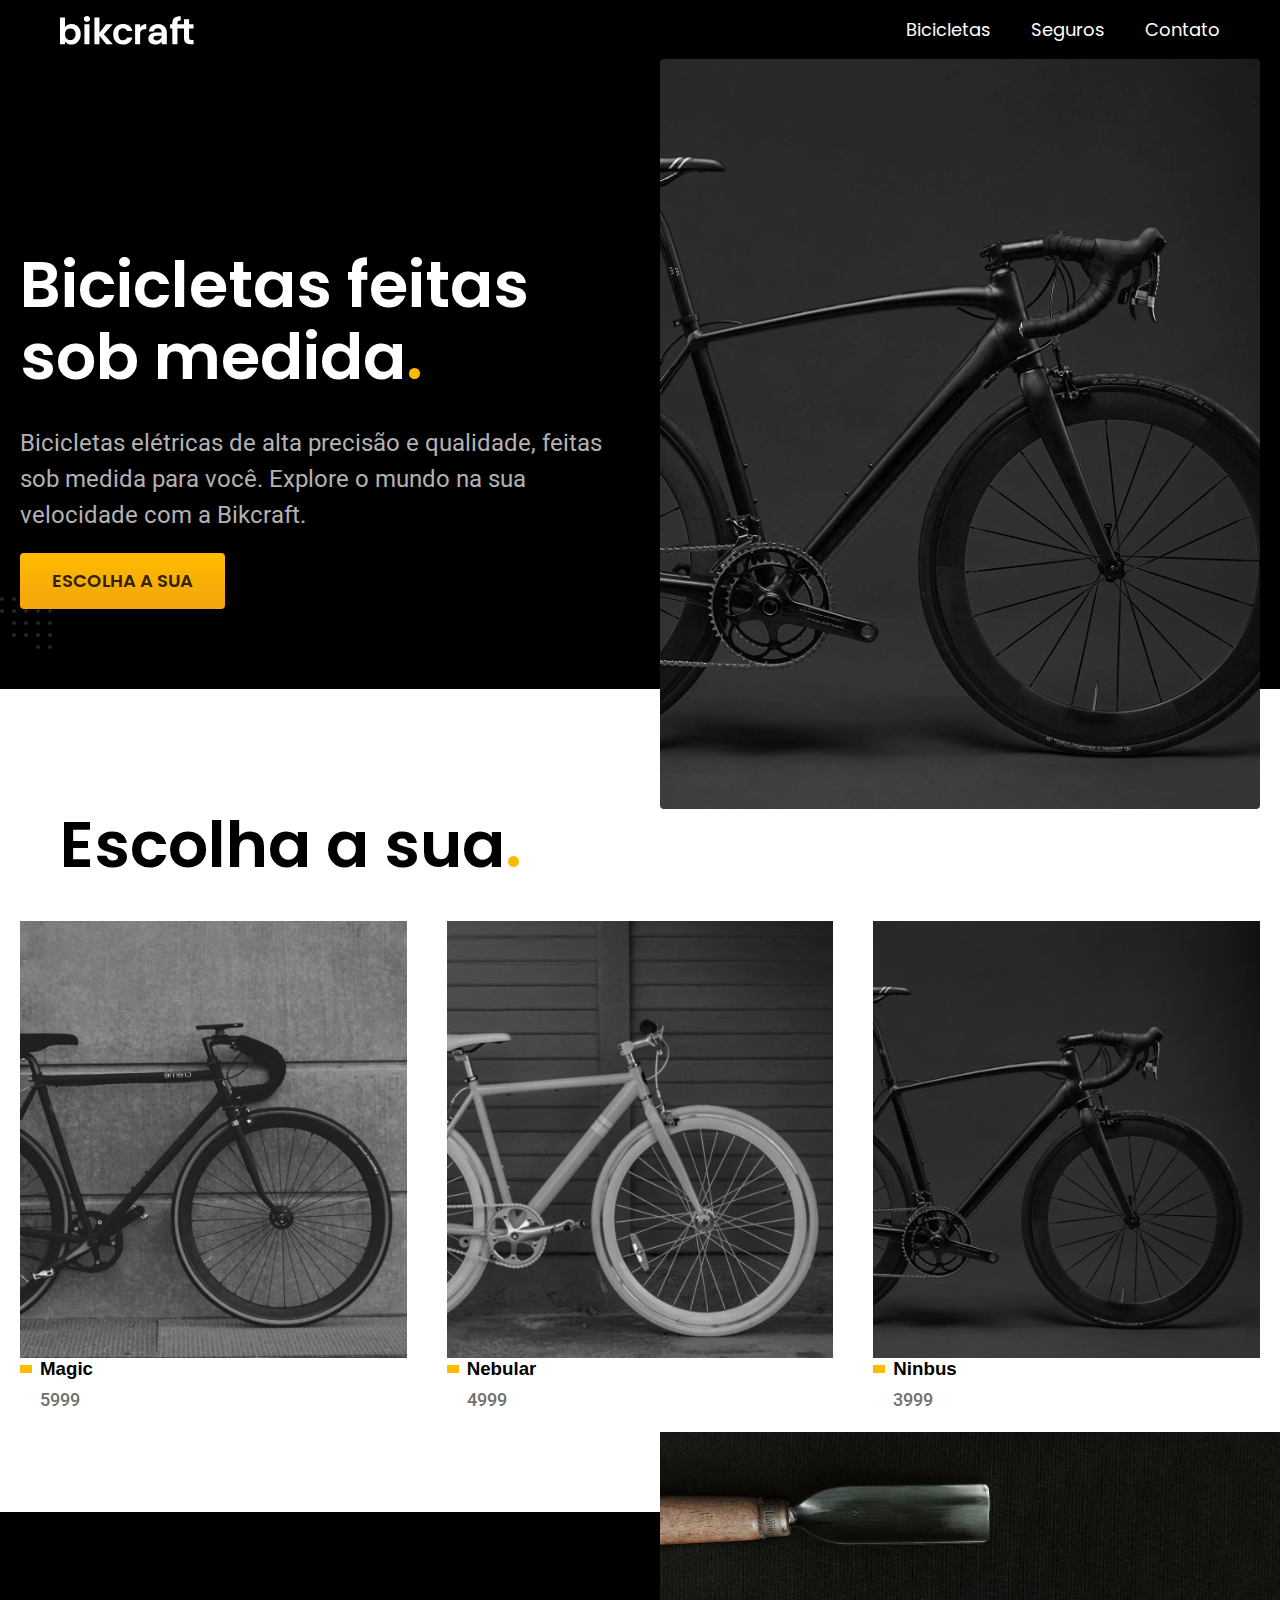
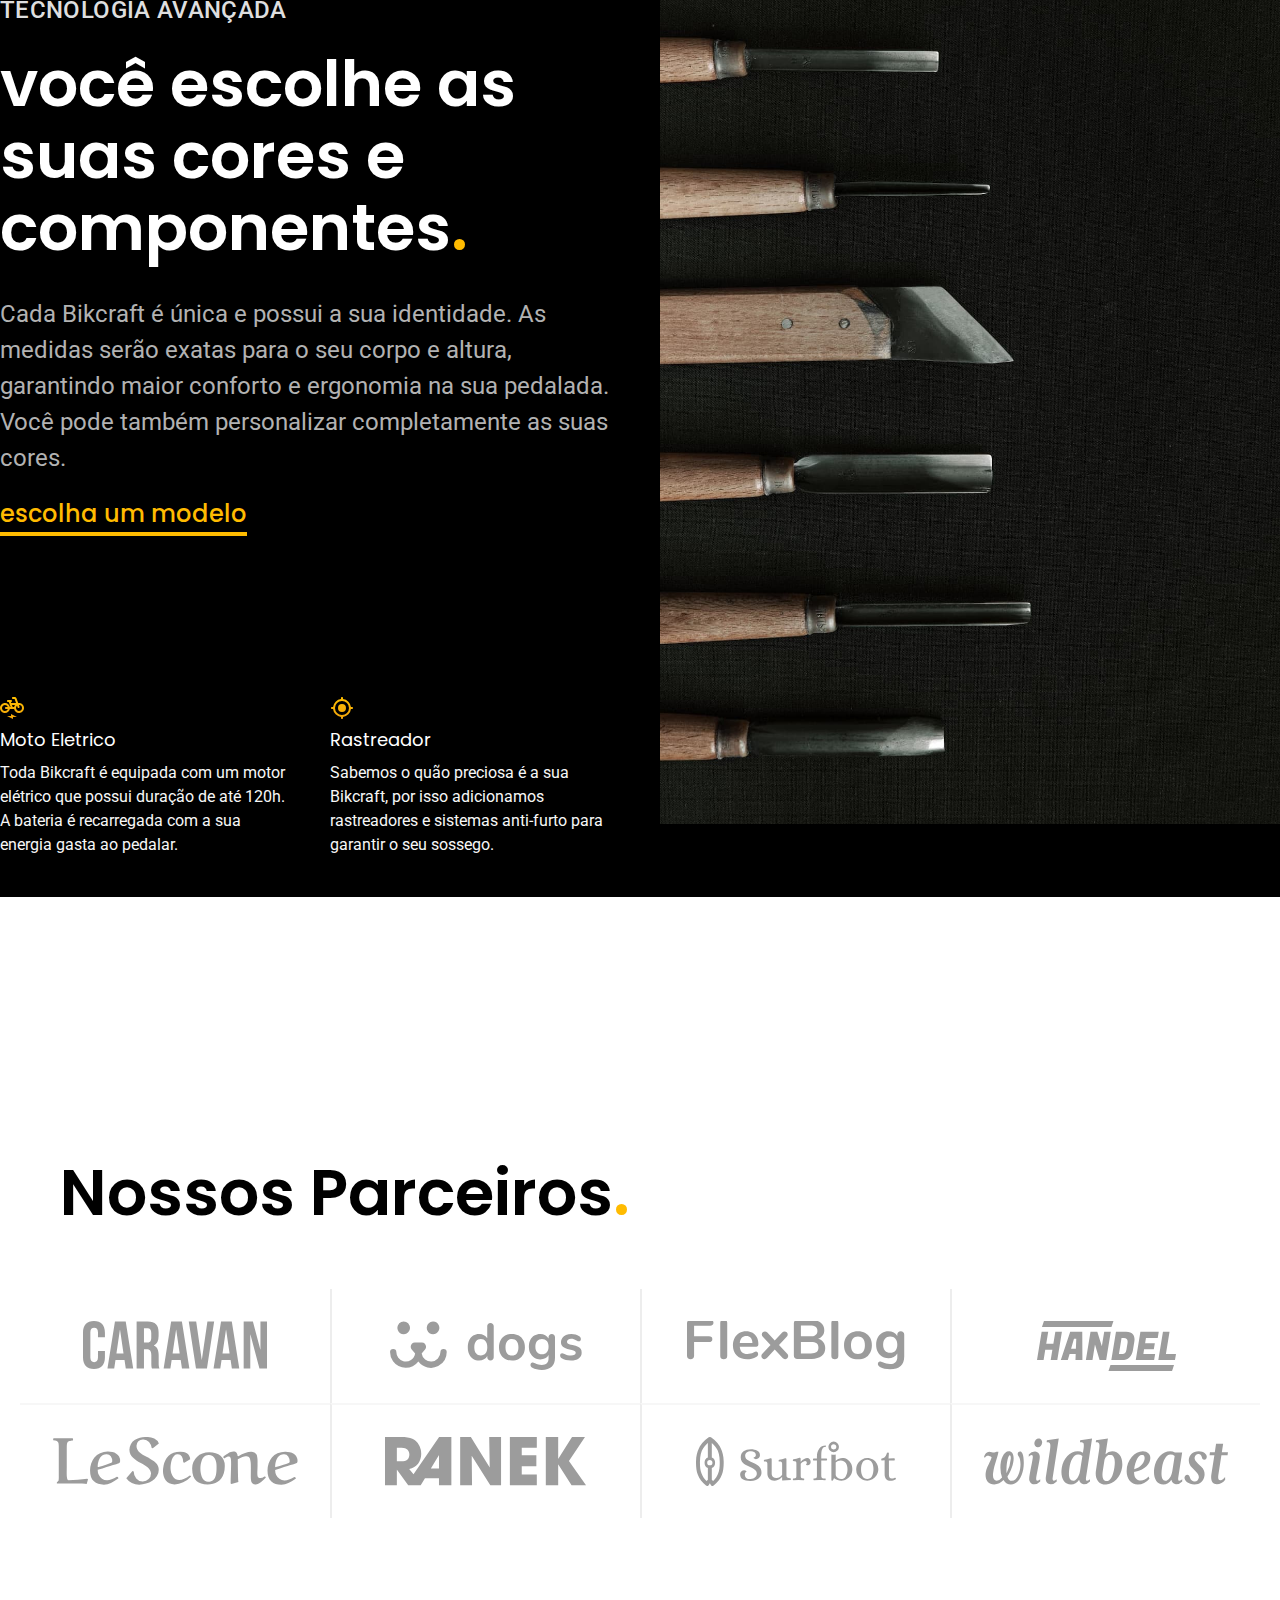
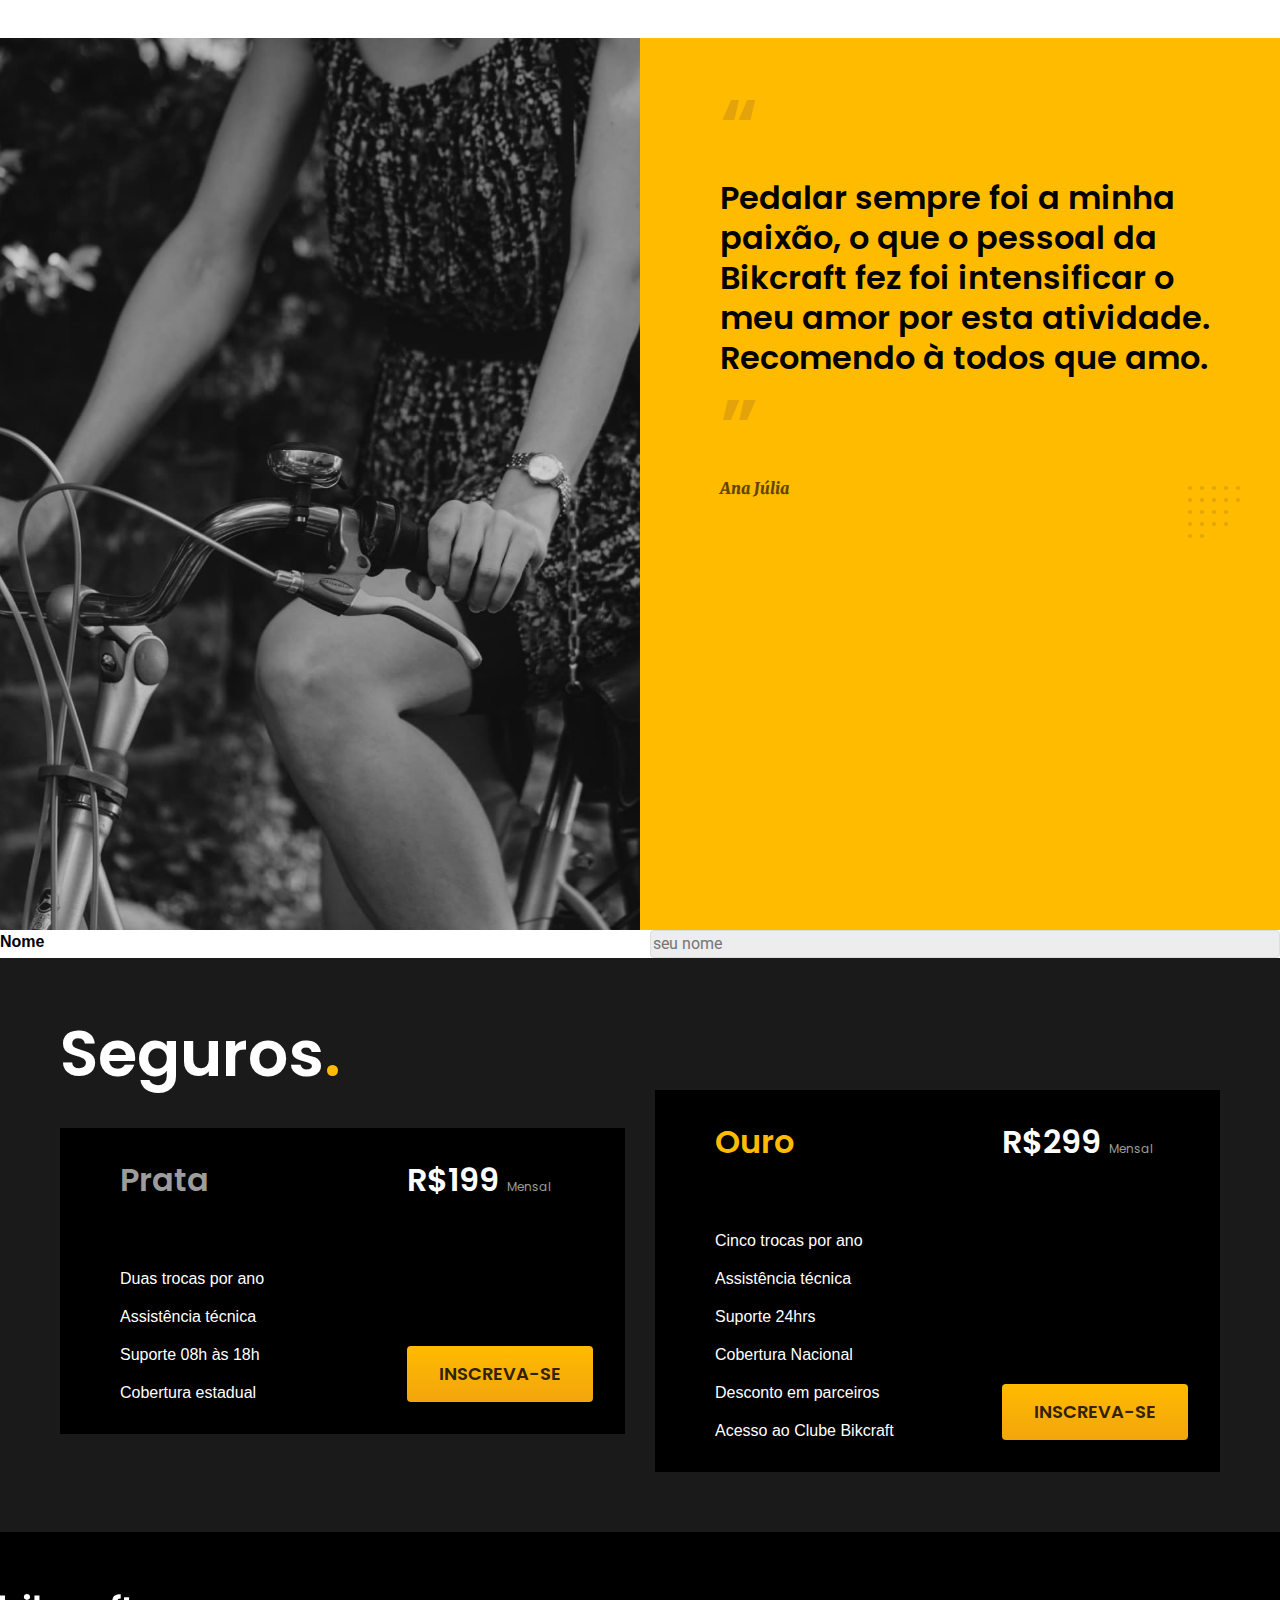
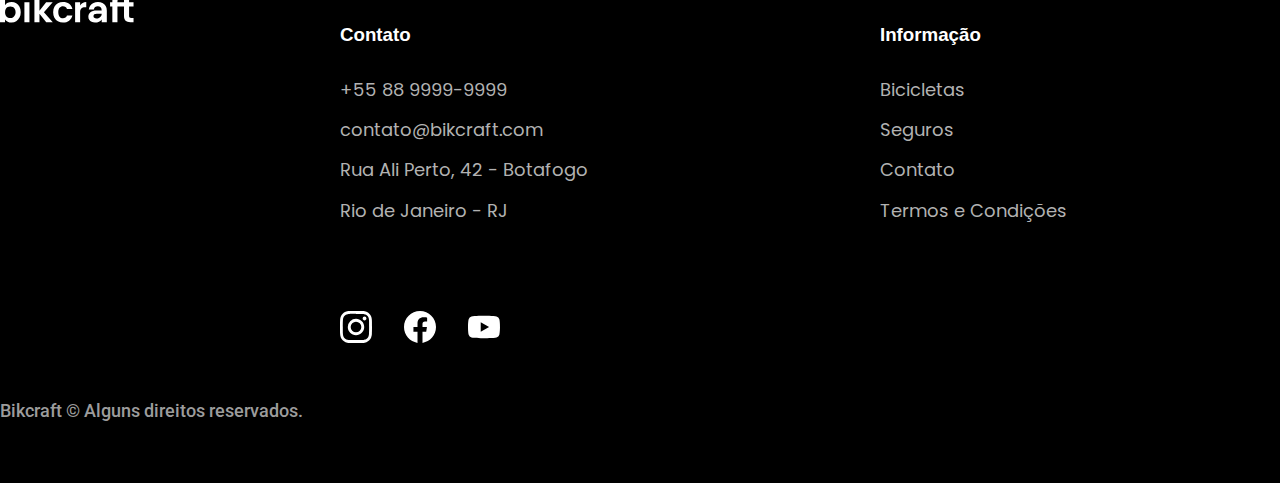
==== commit 046c5728: "mais" ====
--- a/index.html
+++ b/index.html
@@ -7,6 +7,7 @@
     <meta name="description" content="Bicicletas feitas sob medida.
     Bicicletas elétricas de alta precisão e qualidade, feitas sob medida para você. Explore o mundo na sua velocidade com a Bikcraft.">
     <link rel="stylesheet" href="style.css">
+
     <link rel="preconnect" href="https://fonts.googleapis.com">
     <link rel="preconnect" href="https://fonts.gstatic.com" crossorigin>
     <link href="https://fonts.googleapis.com/css2?family=Fira+Sans:ital,wght@0,700;1,400&family=Merriweather:ital,wght@1,900&family=Poppins:wght@400;600&family=Roboto:wght@400;500&display=swap" rel="stylesheet">
--- a/style.css
+++ b/style.css
@@ -18,7 +18,8 @@
 @import './bicicletas/seguros-bike.css';
 @import './contato/contato.css';
 @import './contato/loja.css';
-
+@import './utilitarios/formulario.css';
+@import './orcamento/orcamento.css';
 
 /*         Home             */
 @import '../home/introduçao.css';
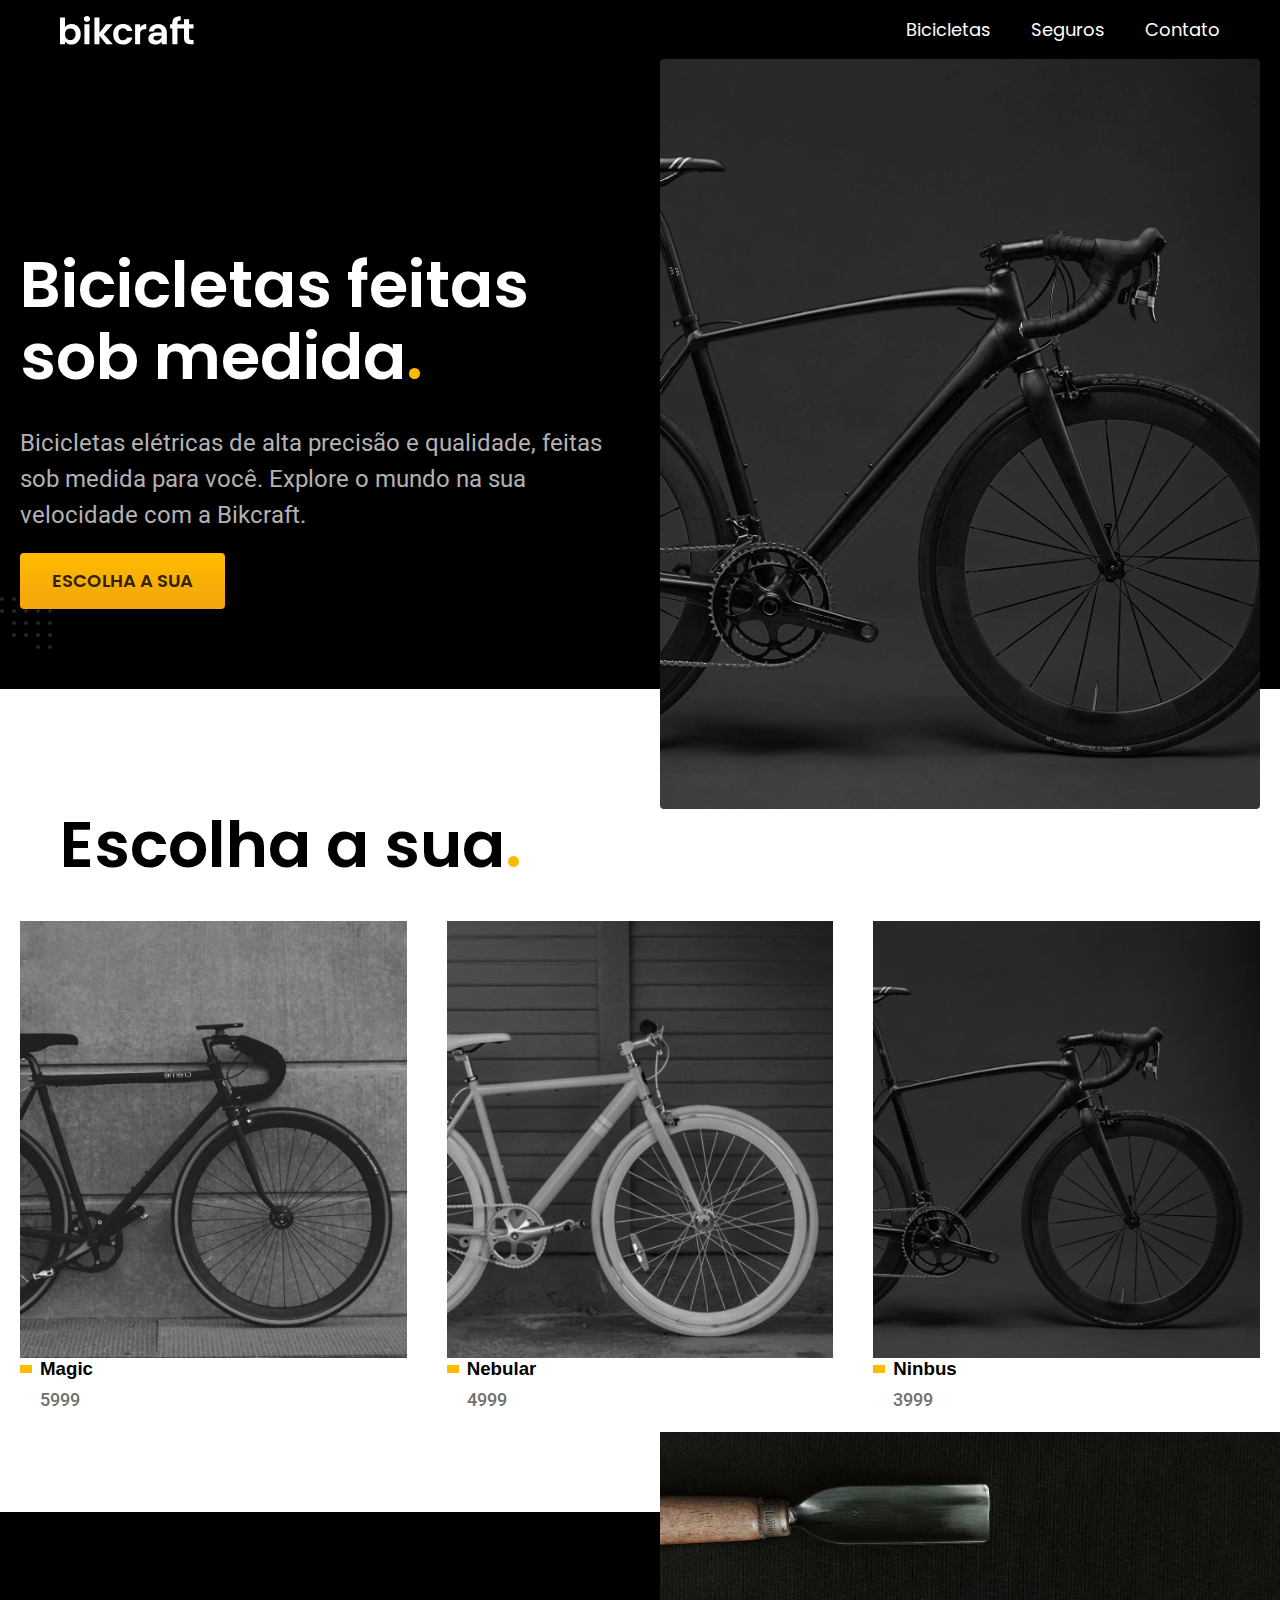
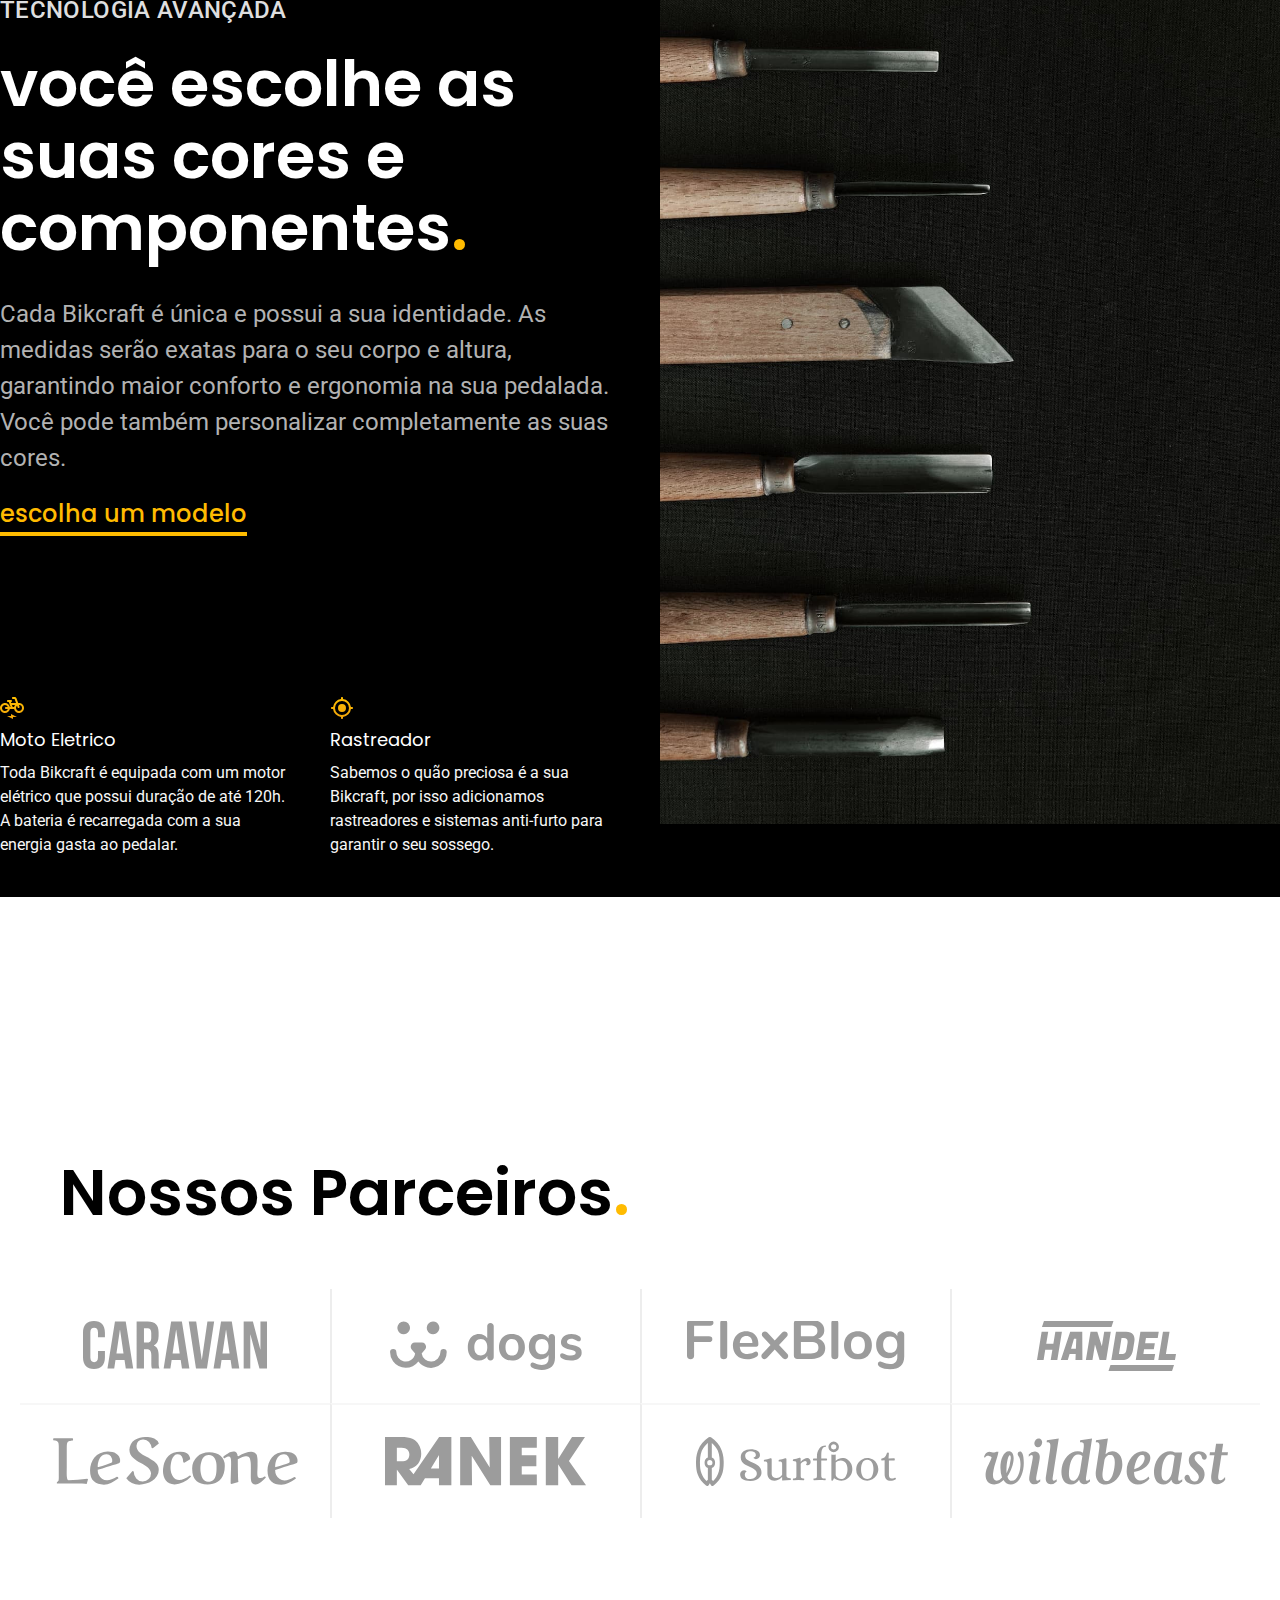
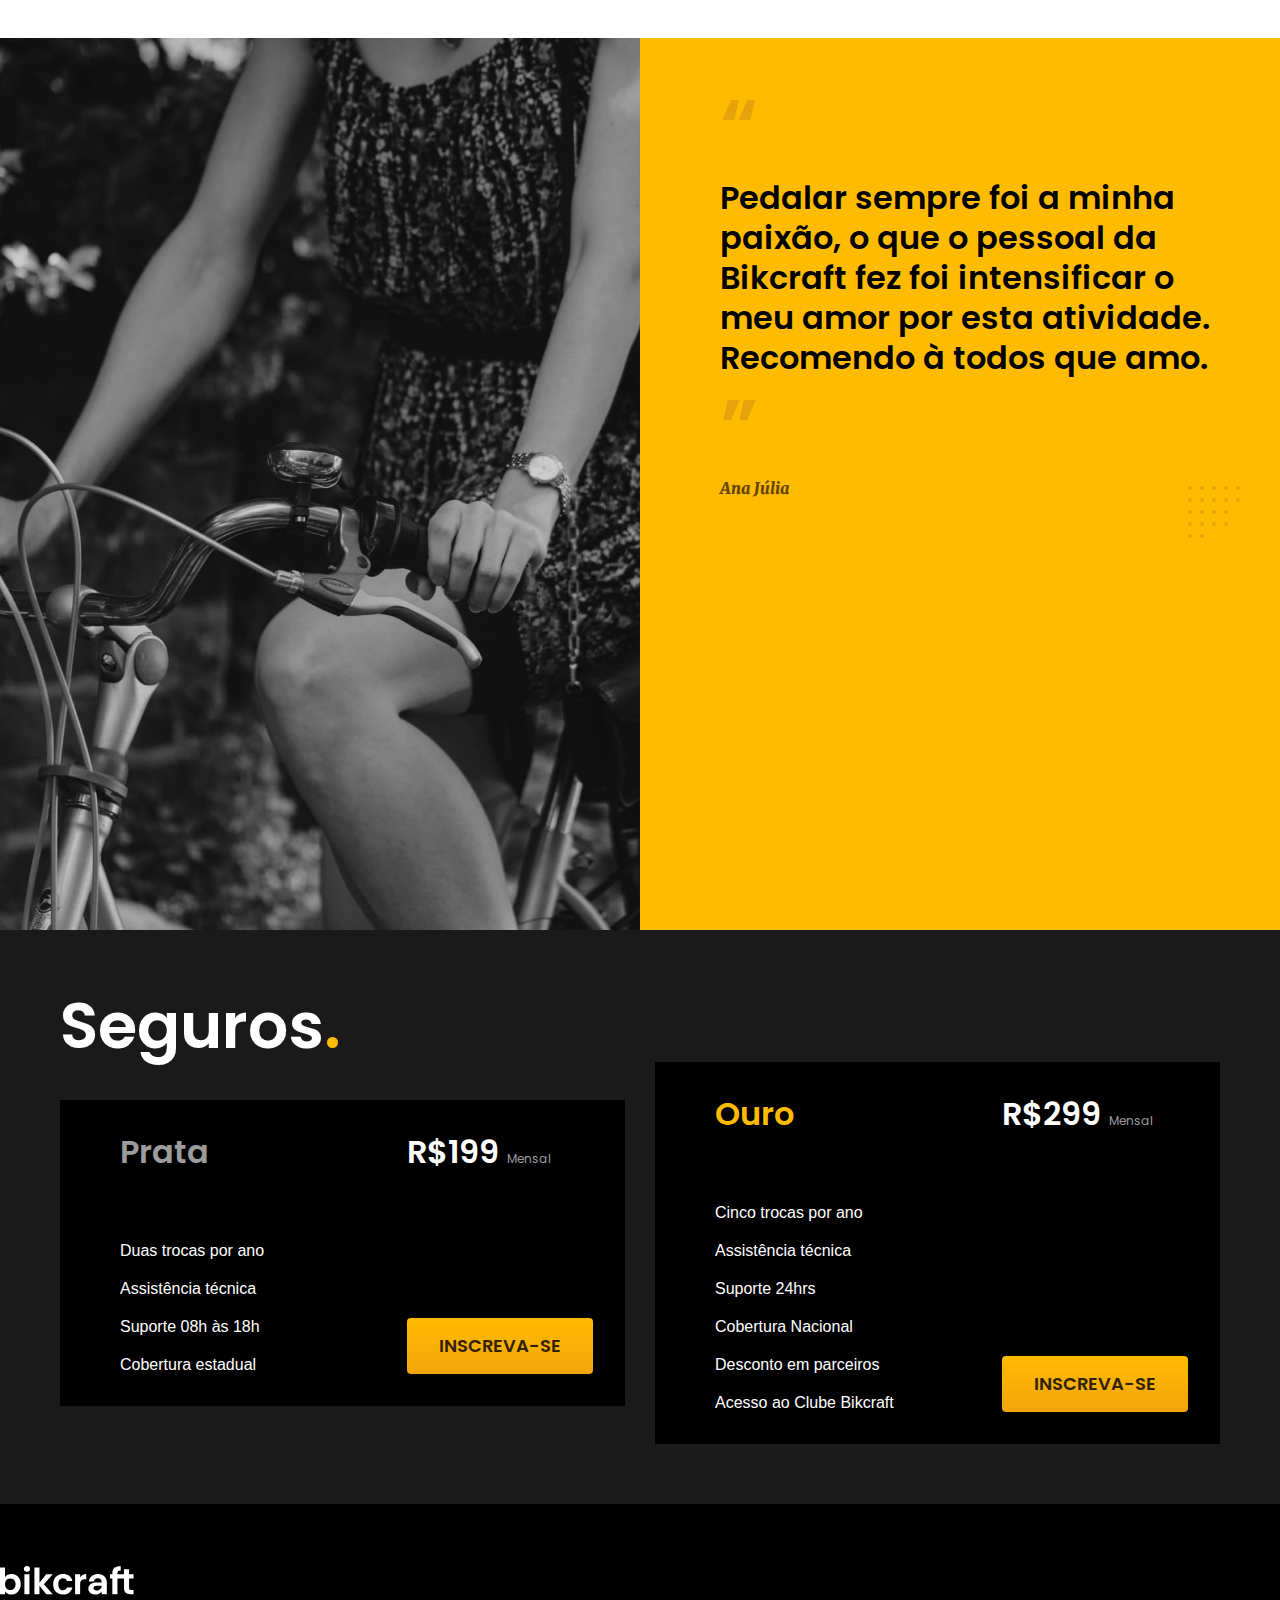
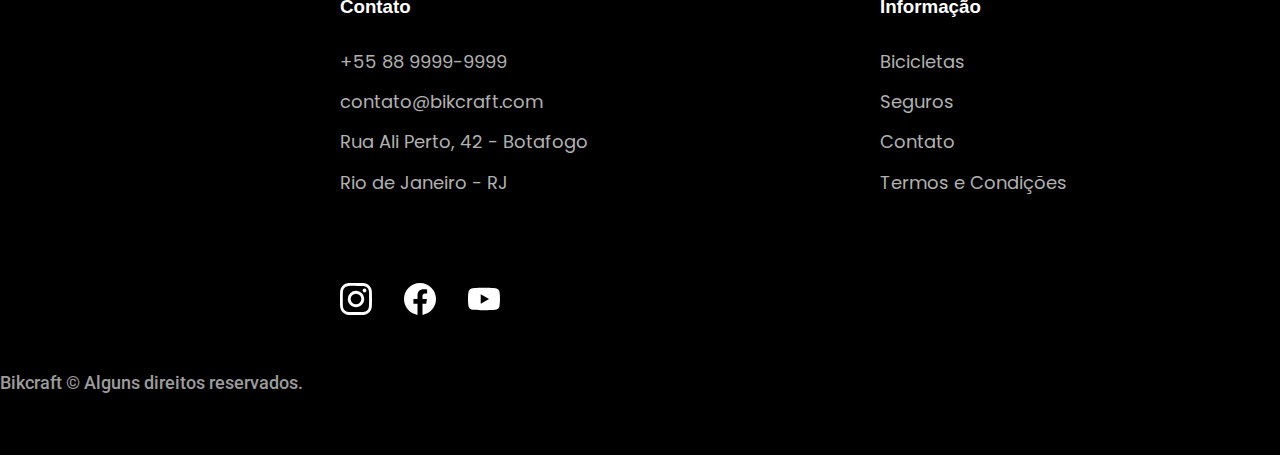
==== commit fed8a7b0: "javaS3" ====
--- a/index.html
+++ b/index.html
@@ -12,6 +12,7 @@
     <link rel="preconnect" href="https://fonts.gstatic.com" crossorigin>
     <link href="https://fonts.googleapis.com/css2?family=Fira+Sans:ital,wght@0,700;1,400&family=Merriweather:ital,wght@1,900&family=Poppins:wght@400;600&family=Roboto:wght@400;500&display=swap" rel="stylesheet">
     <title>Bikcraft-bicicletas</title>
+ <script >document.documentElement.classList.add('js')</script>
 </head>
 <body>
   <header class="header-bg">
@@ -19,8 +20,8 @@
       <a href="./"> <img src="./img/bikcraft.svg" alt="bikcraft" srcset=""></a>
       <nav>
         <ul class="header-menu">
-          <li><a href="./compra-bicicleta.html">Bicicletas</a></li>
-          <li><a href="./seguros.html">Seguros</a></li>
+          <li><a href="../compra-bicicleta.html">Bicicletas</a></li>
+          <li><a  href="../seguros.html">Seguros</a></li>
           <li><a href="./contato.html">Contato</a></li>
         </ul>
       </nav> 
@@ -28,30 +29,30 @@
   </header>
   <main class="introducao-bg">
     <div class="introducao">
-      <div class="intro-conteudo">
-        <h1 class="font-1-xxl">Bicicletas feitas sob medida<span>.</span></h1>
-        <p>Bicicletas elétricas de alta precisão e qualidade, feitas sob medida para você. Explore o mundo na sua velocidade com a Bikcraft.</p>
-        <a  class="botao" href="./bicicletas.html">Escolha a sua</a>
+      <div class="intro-conteudo ">
+        <h1 class="font-1-xxl fadeInDown" data-anime="200">Bicicletas feitas sob medida<span>.</span></h1>
+        <p class="fadeInDown" data-anime="400">Bicicletas elétricas de alta precisão e qualidade, feitas sob medida para você. Explore o mundo na sua velocidade com a Bikcraft.</p>
+        <a  class="botao .fadeInDown" data-anime="600" href="../compra-bicicleta.html">Escolha a sua</a>
       </div>   
       <div>
-        <img src="./img/fotos/introducao.jpg" alt="bicicleta eletrica preta" srcset="">
+        <img  data-anime="800" src="./img/fotos/introducao.jpg" alt="bicicleta eletrica preta" srcset="">
       </div>
     </div>
   </main>
     <article>
       <h2 class="container font-1-xxl texto-bike">Escolha a sua<span class="cor-p1">.</span></h2>
       <ul class="bicicleta-lista">
-       <a href="./"><li>
+       <a href="./bicicletas/magic.html"><li>
        <img src="./img/bicicletas/magic-home.jpg" alt="" srcset="">
        <h3 class="font-1-x1">Magic</h3>
        <span class="font-2-m cor-35">5999</span>
        </li></a>
-       <a href="./"><li>
+       <a href="./bicicletas/nebular.html"><li>
        <img src="./img/bicicletas/nebula-home.jpg" alt="" srcset="">
        <h3 class="font-1-x1">Nebular</h3>
        <span class="font-2-m cor-35">4999</span>
        </li></a>
-       <a href="./"><li>
+       <a href="./bicicletas/ninbus.html"><li>
        <img src="./img/bicicletas/nimbus-home.jpg" alt="" srcset="">
        <h3 class="font-1-x1">Ninbus</h3>
        <span class="font-2-m cor-35">3999</span>
@@ -64,7 +65,7 @@
             <span class="font-2-l-b cor-15">Tecnologia Avançada</span>
             <h2 class="font-1-xxl cor-0">você escolhe as suas cores e componentes<span class="cor-p1">.</span></h2>
             <P class="font-2-l cor-25">Cada Bikcraft é única e possui a sua identidade. As medidas serão exatas para o seu corpo e altura, garantindo maior conforto e ergonomia na sua pedalada. Você pode também personalizar completamente as suas cores.</P>
-            <a class="link" href="./">escolha um modelo</a>
+            <a class="link" href="../compra-bicicleta.html">escolha um modelo</a>
           </div>
           <div class="tec-vantagens">
             <div>
@@ -107,16 +108,7 @@
         </div>
       </selection>
       <section class="contatos-dados"   aria-label="Endereço">
-      </section>
-      <selection class="contato-formulario"
-      aria-label="Formulario">
-        <form class="form" action="./contato.html">
-         <label for="nome">Nome</label>
-         <input type="text" id="nome" name="nome" placeholder="seu nome">
-        </form>
-      
-
-      </section>
+     
     
         <article class="seguro-bg">
 
@@ -134,7 +126,7 @@
                 <li>Suporte 08h às 18h</li>
                 <li>Cobertura estadual</li>
               </ul>
-              <a class="botao"href="./">Inscreva-se</a>
+              <a class="botao"  href="../seguros.html">Inscreva-se</a>
             </div> 
           
             <div class="seguro-item">
@@ -149,7 +141,7 @@
                 <li>Desconto em parceiros</li>
                 <li>Acesso ao Clube Bikcraft</li>
               </ul>
-              <a class="botao" href="./">Inscreva-se</a>
+              <a class="botao"  href="../seguros.html">Inscreva-se</a>
             </div>
           </div> 
         </article>  
@@ -180,10 +172,10 @@
             <nav class="footer-inf">
              <h3 class="font-2-1-b cor-0">Informação</h3>
               <ul class="footer-menu font-1-m cor-25">
-               <li><a href="./compra-bicicleta.html">Bicicletas</a></li>
-               <li><a href="./seguro.html">Seguros</a></li>
-               <li><a href="./Contato.html">Contato</a></li>
-               <li><a href="">Termos e Condições</a></li>
+               <li><a href="../compra-bicicleta.html">Bicicletas</a></li>
+               <li><a  href="../seguros.html">Seguros</a></li>
+               <li><a href="./contato.html">Contato</a></li>
+               <li><a href="./termos.html">Termos e Condições</a></li>
               </ul>
             </nav> 
   
@@ -191,6 +183,21 @@
           <p class="footer-copy font-2-m cor-30">Bikcraft © Alguns direitos reservados.</p>
 
         </footer>
-     
+     <script src="./simple-anime.js"></script>
+     <script src="javaS.js"></script>
 </body>
-</html>+</html>
+
+
+
+
+
+
+
+
+
+
+
+
+
+
--- a/style.css
+++ b/style.css
@@ -20,8 +20,9 @@
 @import './contato/loja.css';
 @import './utilitarios/formulario.css';
 @import './orcamento/orcamento.css';
+@import './utilitarios/animaçao.css';
 
 /*         Home             */
-@import '../home/introduçao.css';
+@import './home/introduçao.css';
 /*           utilitario              */
 @import './utilitarios/componentes.css';
